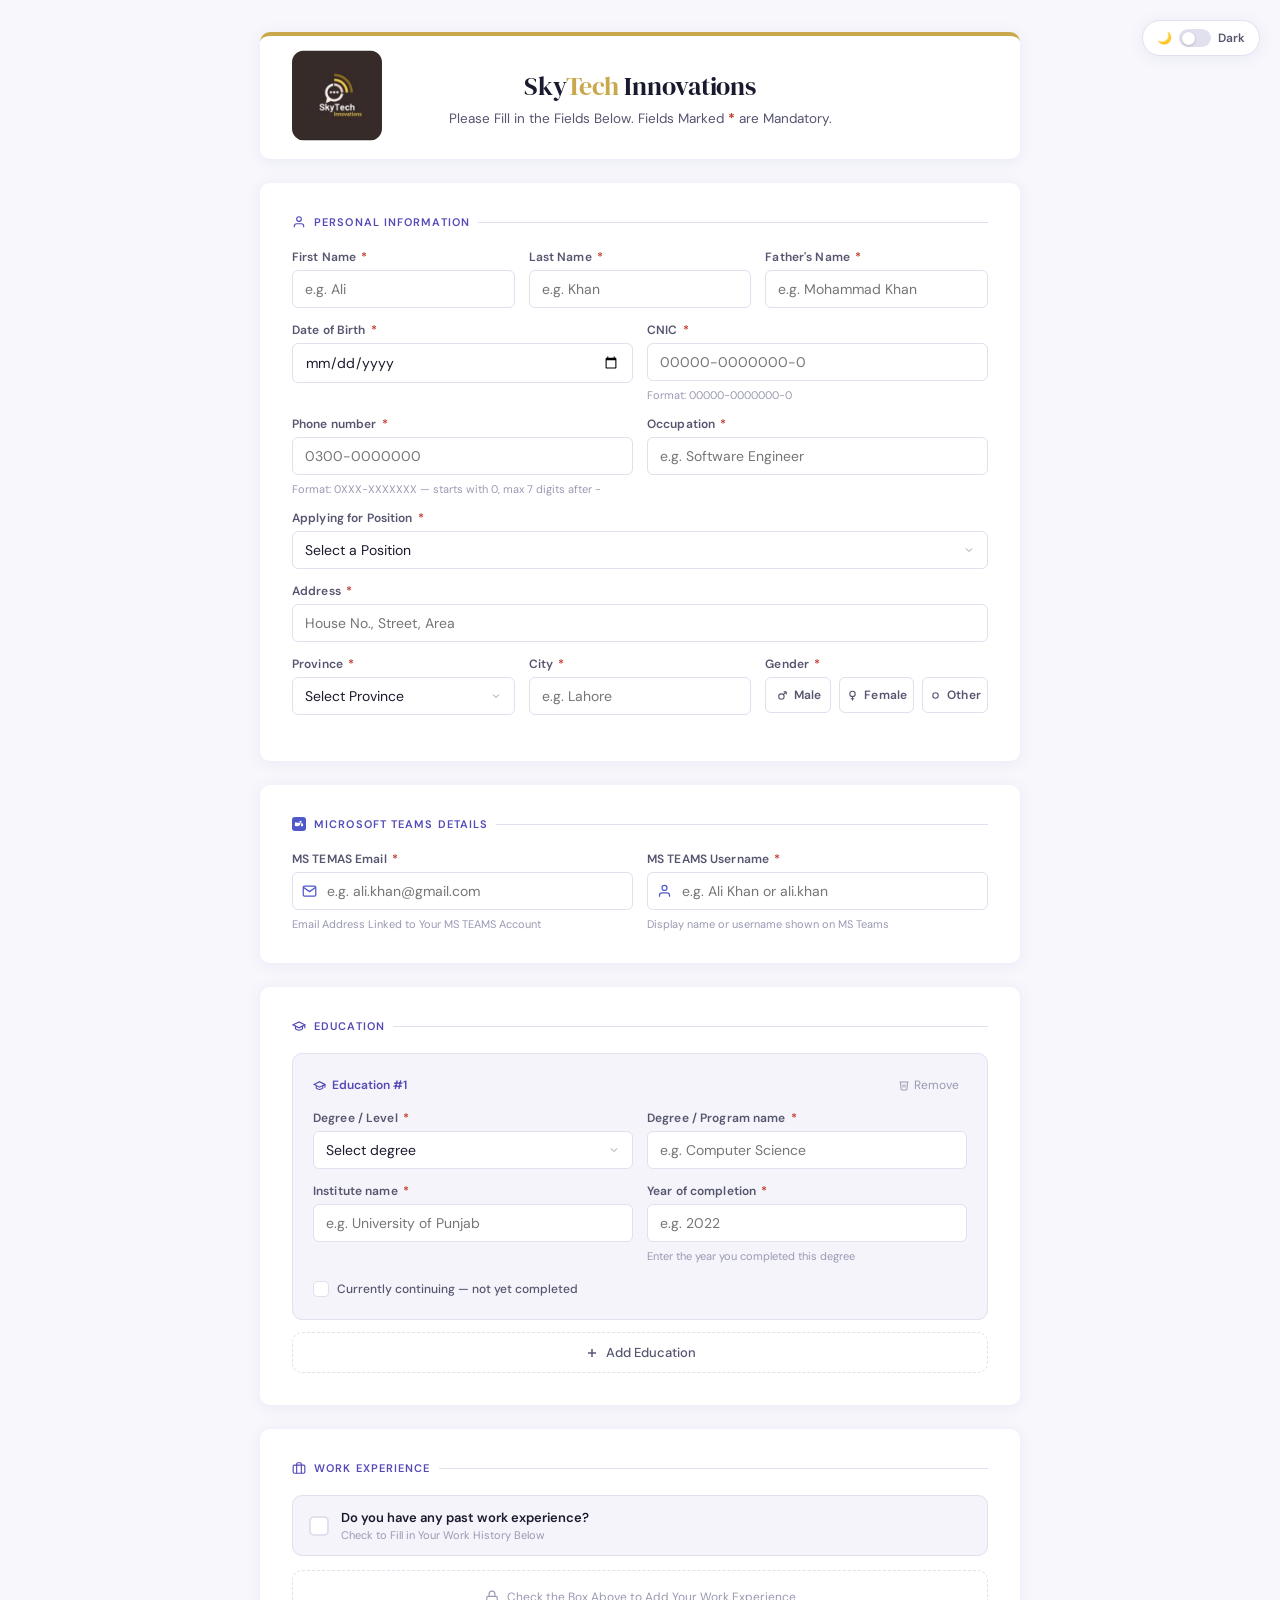
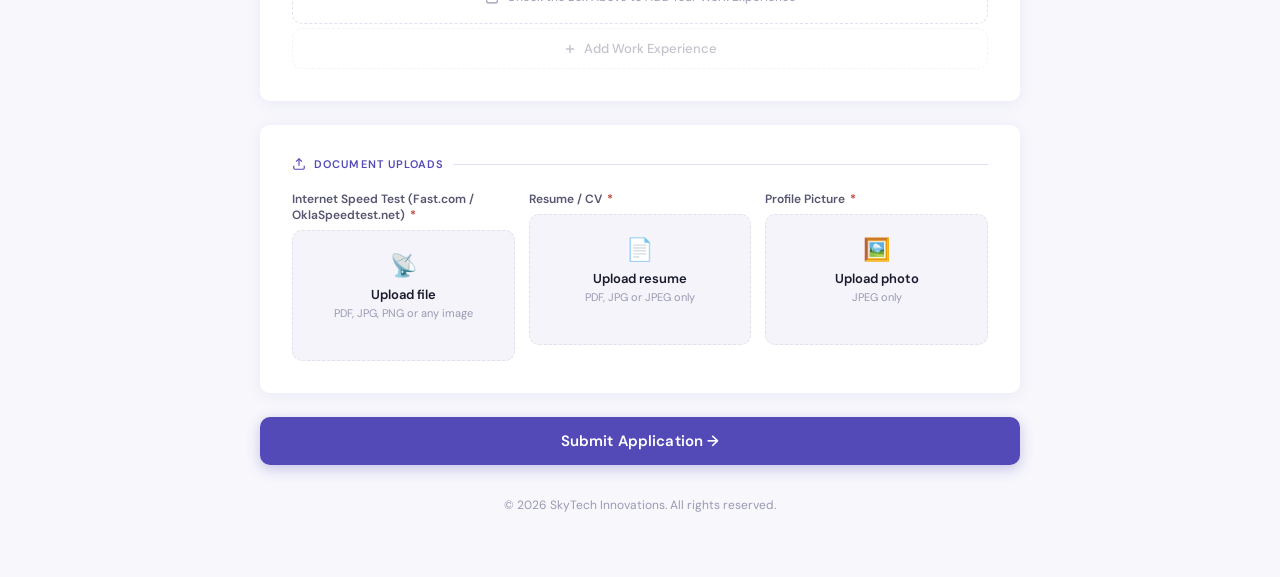
==== index.html @ 9d8a26ad "Update index.html" ====
<!DOCTYPE html>
<html lang="en">
<head>
  <meta charset="UTF-8">
  <meta name="viewport" content="width=device-width, initial-scale=1.0">
  <title>Job Application — SkyTech Innovations</title>
  <link rel="preconnect" href="https://fonts.googleapis.com">
  <link href="https://fonts.googleapis.com/css2?family=DM+Sans:wght@400;500;600&family=DM+Serif+Display&display=swap" rel="stylesheet">
  <style>
    *, *::before, *::after { box-sizing: border-box; margin: 0; padding: 0; }
    :root {
      --brand: #534AB7;
      --brand-light: rgba(83,74,183,.07);
      --brand-mid: rgba(83,74,183,.15);
      --danger: #C0392B;
      --success: #27AE60;
      --text-primary: #1a1a2e;
      --text-secondary: #555570;
      --text-muted: #9999b3;
      --border: #e0e0ef;
      --border-focus: #534AB7;
      --bg: #f7f7fc;
      --card-bg: #ffffff;
      --inner-bg: #f4f4fa;
      --radius: 10px;
      --radius-sm: 6px;
      --shadow: 0 2px 16px rgba(83,74,183,.08);
    }
    [data-theme="dark"] {
      --brand: #7B72E9;
      --brand-light: rgba(123,114,233,.12);
      --brand-mid: rgba(123,114,233,.2);
      --danger: #E05252;
      --success: #4CAF7D;
      --text-primary: #EAEAF5;
      --text-secondary: #A9A9C8;
      --text-muted: #6B6B8A;
      --border: #2E2E45;
      --border-focus: #7B72E9;
      --bg: #0F0F1A;
      --card-bg: #1A1A2E;
      --inner-bg: #141428;
      --radius: 10px;
      --radius-sm: 6px;
      --shadow: 0 2px 24px rgba(0,0,0,.4);
    }
    [data-theme="dark"] .field input,
    [data-theme="dark"] .field select {
      background: #1E1E35;
      color: var(--text-primary);
    }
    [data-theme="dark"] .field input::placeholder { color: var(--text-muted); }
    [data-theme="dark"] .company-header { border-top-color: #c9a84c; }
    [data-theme="dark"] .gender-opt.selected { background: rgba(123,114,233,.15); }
    [data-theme="dark"] .upload-zone:hover { background: var(--brand-light); }
    [data-theme="dark"] .exp-toggle.active { background: var(--brand-light); }

    /* Theme toggle button */
    .theme-toggle {
      position: fixed;
      top: 1.25rem;
      right: 1.25rem;
      z-index: 999;
      background: var(--card-bg);
      border: 1.5px solid var(--border);
      border-radius: 50px;
      padding: 8px 14px;
      display: flex;
      align-items: center;
      gap: 7px;
      cursor: pointer;
      font-size: 12px;
      font-weight: 600;
      font-family: 'DM Sans', sans-serif;
      color: var(--text-secondary);
      box-shadow: var(--shadow);
      transition: all .2s;
      user-select: none;
    }
    .theme-toggle:hover { border-color: var(--brand); color: var(--brand); }
    .theme-toggle .toggle-track {
      width: 32px; height: 18px;
      background: var(--border);
      border-radius: 20px;
      position: relative;
      transition: background .25s;
      flex-shrink: 0;
    }
    .theme-toggle .toggle-track.on { background: var(--brand); }
    .theme-toggle .toggle-thumb {
      width: 13px; height: 13px;
      background: #fff;
      border-radius: 50%;
      position: absolute;
      top: 2.5px; left: 2.5px;
      transition: transform .25s;
      box-shadow: 0 1px 3px rgba(0,0,0,.2);
    }
    .theme-toggle .toggle-track.on .toggle-thumb { transform: translateX(14px); }
    body { font-family: 'DM Sans', sans-serif; background: var(--bg); color: var(--text-primary); min-height: 100vh; padding: 2rem 1rem 4rem; }
    .page-wrap { max-width: 760px; margin: 0 auto; }
    .company-header { text-align: center; padding: 2rem; background: var(--card-bg); border-radius: var(--radius); box-shadow: var(--shadow); margin-bottom: 1.5rem; border-top: 4px solid #c9a84c; position: relative; display: flex; align-items: center; justify-content: center; min-height: 110px; }
    .company-logo { position: absolute; left: 2rem; top: 50%; transform: translateY(-50%); }
    .company-logo img { width: 90px; height: 90px; object-fit: contain; border-radius: 12px; }
    .company-center { display: flex; flex-direction: column; align-items: center; gap: 6px; } .company-name { font-family: 'DM Serif Display', serif; font-size: 26px; color: var(--text-primary); letter-spacing: -.01em; }
    .company-name span { color: #c9a84c; }
    .form-subline { font-size: 13.5px; color: var(--text-secondary); margin-top: 0; }
    .form-subline strong { color: var(--danger); }
    .form-card { background: var(--card-bg); border-radius: var(--radius); box-shadow: var(--shadow); padding: 2rem; margin-bottom: 1.5rem; }
    .section-title { font-size: 11px; font-weight: 600; text-transform: uppercase; letter-spacing: .1em; color: var(--brand); margin-bottom: 1.25rem; display: flex; align-items: center; gap: 8px; }
    .section-title::after { content: ''; flex: 1; height: 1px; background: var(--border); }
    .section-title svg { flex-shrink: 0; }
    .grid-2 { display: grid; grid-template-columns: 1fr 1fr; gap: 14px; }
    .grid-3 { display: grid; grid-template-columns: 1fr 1fr 1fr; gap: 14px; }
    .mb { margin-bottom: 14px; }
    .field { display: flex; flex-direction: column; gap: 5px; }
    .field label { font-size: 12px; font-weight: 600; color: var(--text-secondary); letter-spacing: .01em; }
    .req { color: var(--danger); margin-left: 2px; }
    .field input, .field select, .field textarea { width: 100%; padding: 9px 12px; font-size: 14px; font-family: 'DM Sans', sans-serif; border: 1.5px solid var(--border); border-radius: var(--radius-sm); background: #fff; color: var(--text-primary); outline: none; transition: border-color .15s, box-shadow .15s; appearance: none; }
    .field input:focus, .field select:focus { border-color: var(--border-focus); box-shadow: 0 0 0 3px var(--brand-mid); }
    .field input:disabled, .field select:disabled { background: var(--inner-bg); color: var(--text-muted); cursor: not-allowed; }
    .field select { background-image: url("data:image/svg+xml,%3Csvg xmlns='http://www.w3.org/2000/svg' width='12' height='12' viewBox='0 0 24 24' fill='none' stroke='%23999' stroke-width='2'%3E%3Cpath d='M6 9l6 6 6-6'/%3E%3C/svg%3E"); background-repeat: no-repeat; background-position: right 12px center; padding-right: 32px; }
    .hint { font-size: 11px; color: var(--text-muted); margin-top: 2px; }
    .gender-group { display: flex; gap: 8px; }
    .gender-opt { flex: 1; display: flex; align-items: center; justify-content: center; gap: 5px; border: 1.5px solid var(--border); border-radius: var(--radius-sm); padding: 9px 6px; cursor: pointer; font-size: 12px; font-weight: 500; color: var(--text-secondary); transition: all .15s; user-select: none; }
    .gender-opt input { display: none; }
    .gender-opt.selected { border-color: var(--brand); color: var(--brand); background: var(--brand-light); }
    .prefix-wrap { position: relative; }
    .prefix-wrap input { padding-left: 34px; }
    .prefix-icon { position: absolute; left: 10px; top: 50%; transform: translateY(-50%); pointer-events: none; display: flex; }
    .sub-card { border: 1.5px solid var(--border); border-radius: var(--radius); padding: 1.25rem; margin-bottom: 12px; background: var(--inner-bg); }
    .sub-card-header { display: flex; justify-content: space-between; align-items: center; margin-bottom: 14px; }
    .sub-card-num { font-size: 12px; font-weight: 600; color: var(--brand); display: flex; align-items: center; gap: 6px; }
    .remove-btn { background: none; border: none; cursor: pointer; font-size: 12px; font-family: 'DM Sans', sans-serif; color: var(--text-muted); padding: 3px 8px; border-radius: 4px; display: flex; align-items: center; gap: 4px; transition: color .15s, background .15s; }
    .remove-btn:hover { color: var(--danger); background: rgba(192,57,43,.06); }
    .mini-toggle { display: inline-flex; align-items: center; gap: 8px; cursor: pointer; user-select: none; margin-top: 4px; }
    .mini-cb { width: 16px; height: 16px; border: 1.5px solid var(--border); border-radius: 4px; display: flex; align-items: center; justify-content: center; flex-shrink: 0; transition: all .18s; background: #fff; }
    .mini-cb.checked { background: var(--brand); border-color: var(--brand); }
    .mini-cb svg { opacity: 0; transition: opacity .13s; }
    .mini-cb.checked svg { opacity: 1; }
    .mini-label { font-size: 12px; font-weight: 500; color: var(--text-secondary); }
    .exp-toggle { display: flex; align-items: center; gap: 12px; padding: 13px 16px; border: 1.5px solid var(--border); border-radius: var(--radius); background: var(--inner-bg); cursor: pointer; user-select: none; transition: border-color .2s, background .2s; margin-bottom: 14px; }
    .exp-toggle:hover { border-color: var(--brand); }
    .exp-toggle.active { border-color: var(--brand); background: var(--brand-light); }
    .big-cb { width: 20px; height: 20px; border: 2px solid var(--border); border-radius: 5px; display: flex; align-items: center; justify-content: center; flex-shrink: 0; transition: all .2s; background: #fff; }
    .big-cb.checked { background: var(--brand); border-color: var(--brand); }
    .big-cb svg { opacity: 0; transition: opacity .15s; }
    .big-cb.checked svg { opacity: 1; }
    .toggle-text { display: flex; flex-direction: column; gap: 2px; }
    .toggle-main { font-size: 13px; font-weight: 600; color: var(--text-primary); }
    .toggle-sub { font-size: 11px; color: var(--text-muted); }
    .exp-body { transition: opacity .25s; }
    .exp-body.disabled { opacity: .35; pointer-events: none; }
    .locked-note { display: flex; align-items: center; justify-content: center; gap: 8px; font-size: 12px; color: var(--text-muted); border: 1.5px dashed var(--border); border-radius: var(--radius); padding: 18px; margin-bottom: 4px; }
    .locked-note.hidden { display: none; }
    .add-btn { display: flex; align-items: center; gap: 7px; background: none; border: 1.5px dashed var(--border); border-radius: var(--radius); padding: 11px 16px; font-size: 13px; font-weight: 500; font-family: 'DM Sans', sans-serif; color: var(--text-secondary); cursor: pointer; width: 100%; justify-content: center; transition: all .15s; margin-top: 4px; }
    .add-btn:hover { border-color: var(--brand); color: var(--brand); background: var(--brand-light); }
    .upload-grid { display: grid; grid-template-columns: 1fr 1fr 1fr; gap: 14px; }
    .upload-subhead { font-size: 12px; font-weight: 600; color: var(--text-secondary); margin-bottom: 7px; }
    .upload-zone { border: 1.5px dashed var(--border); border-radius: var(--radius); padding: 1.25rem; text-align: center; cursor: pointer; transition: all .15s; background: var(--inner-bg); position: relative; overflow: hidden; }
    .upload-zone:hover { border-color: var(--brand); background: var(--brand-light); }
    .upload-zone input[type=file] { position: absolute; inset: 0; opacity: 0; cursor: pointer; width: 100%; height: 100%; }
    .upload-icon { font-size: 22px; margin-bottom: 6px; }
    .upload-label { font-size: 13px; font-weight: 600; color: var(--text-primary); }
    .upload-hint { font-size: 11px; color: var(--text-muted); margin-top: 3px; }
    .upload-fname { font-size: 11px; color: var(--success); margin-top: 6px; font-weight: 500; min-height: 14px; }
    .submit-wrap { margin-top: 1.5rem; }
    .submit-btn { width: 100%; padding: 14px; font-size: 15px; font-weight: 600; font-family: 'DM Sans', sans-serif; background: var(--brand); color: #fff; border: none; border-radius: var(--radius); cursor: pointer; transition: background .15s, transform .1s, box-shadow .15s; box-shadow: 0 4px 14px rgba(83,74,183,.3); letter-spacing: .01em; }
    .submit-btn:hover { background: #3d35a0; box-shadow: 0 6px 20px rgba(83,74,183,.4); }
    .submit-btn:active { transform: scale(.99); }
    .success-banner { display: none; background: #eafaf1; border: 1.5px solid #27AE60; border-radius: var(--radius); padding: 1.25rem 1.5rem; text-align: center; margin-top: 1rem; font-size: 14px; font-weight: 500; color: #1e8449; }
    .footer { text-align: center; font-size: 12px; color: var(--text-muted); margin-top: 2rem; }
    @media (max-width: 600px) { .grid-2, .grid-3, .upload-grid { grid-template-columns: 1fr; } .gender-group { flex-direction: column; } .form-card { padding: 1.25rem; } }
  </style>
</head>
<body>
<button class="theme-toggle" onclick="toggleTheme()" id="theme-btn">
    <span id="theme-icon">🌙</span>
    <div class="toggle-track" id="toggle-track">
      <div class="toggle-thumb"></div>
    </div>
    <span id="theme-label">Dark</span>
  </button>
  <div class="page-wrap">

  <div class="company-header">
    <div class="company-logo">
      <img src="[data-uri]" alt="SkyTech Innovations Logo">
    </div>
    <div class="company-center">
      <div class="company-name">Sky<span>Tech</span> Innovations</div>
      <div class="form-subline">Please Fill in the Fields Below. Fields Marked <strong>*</strong> are Mandatory.</div>
    </div>
  </div>

  <form name="job-application" method="POST" enctype="multipart/form-data" data-netlify="true" data-netlify-honeypot="bot-field" onsubmit="handleSubmit(event)">
    <input type="hidden" name="form-name" value="job-application">
    <p style="display:none"><label>Don't fill this out: <input name="bot-field"></label></p>

    <div class="form-card">
      <div class="section-title">
        <svg width="14" height="14" viewBox="0 0 24 24" fill="none" stroke="currentColor" stroke-width="2"><path d="M20 21v-2a4 4 0 0 0-4-4H8a4 4 0 0 0-4 4v2"/><circle cx="12" cy="7" r="4"/></svg>
        Personal Information
      </div>
      <div class="grid-3 mb">
        <div class="field"><label>First Name <span class="req">*</span></label><input type="text" name="first_name" placeholder="e.g. Ali" required></div>
        <div class="field"><label>Last Name <span class="req">*</span></label><input type="text" name="last_name" placeholder="e.g. Khan" required></div>
        <div class="field"><label>Father's Name <span class="req">*</span></label><input type="text" name="father_name" placeholder="e.g. Mohammad Khan" required></div>
      </div>
      <div class="grid-2 mb">
        <div class="field"><label>Date of Birth <span class="req">*</span></label><input type="date" name="dob" required></div>
        <div class="field">
          <label>CNIC <span class="req">*</span></label>
          <input type="text" name="cnic" id="cnic" placeholder="00000-0000000-0" maxlength="15" required>
          <span class="hint">Format: 00000-0000000-0</span>
        </div>
      </div>
      <div class="grid-2 mb">
       <div class="field"><label>Phone number <span class="req">*</span></label><input type="tel" name="phone" id="phone" placeholder="0300-0000000" maxlength="12" required><span class="hint">Format: 0XXX-XXXXXXX — starts with 0, max 7 digits after -</span><span id="phone-err" style="font-size:11px;color:#C0392B;margin-top:2px;display:none;">Please enter a valid number e.g. 0300-1234567</span></div>
        <div class="field"><label>Occupation <span class="req">*</span></label><input type="text" name="occupation" placeholder="e.g. Software Engineer" required></div>
      </div>
      <div class="field mb">
        <label>Applying for Position <span class="req">*</span></label>
        <select name="applying_for" required>
          <option value="" disabled selected>Select a Position</option>
          <option value="Customer Service Representative (Non-Voice — Avatar Based)">Customer Service Representative (Non-Voice — Avatar Based)</option>
          <option value="V2 Closer (Non-Voice — Avatar Based)">V2 Closer (Non-Voice — Avatar Based)</option>
          <option value="Closer (Voice)">Closer (Voice)</option>
        </select>
      </div>
      <div class="field mb">
        <label>Address <span class="req">*</span></label>
        <input type="text" name="address" placeholder="House No., Street, Area" required>
      </div>
      <div class="grid-3 mb">
        <div class="field">
          <label>Province <span class="req">*</span></label>
          <select name="province" required>
            <option value="" disabled selected>Select Province</option>
            <option>Punjab</option><option>Sindh</option><option>Khyber Pakhtunkhwa</option>
            <option>Balochistan</option><option>Gilgit-Baltistan</option>
            <option>Azad Kashmir</option><option>Islamabad Capital Territory</option>
          </select>
        </div>
        <div class="field"><label>City <span class="req">*</span></label><input type="text" name="city" placeholder="e.g. Lahore" required></div>
        <div class="field">
          <label>Gender <span class="req">*</span></label>
          <div class="gender-group">
            <label class="gender-opt" id="g-male" onclick="selectGender('male')"><input type="radio" name="gender" value="Male" required><svg width="13" height="13" viewBox="0 0 24 24" fill="none" stroke="currentColor" stroke-width="2"><circle cx="10" cy="14" r="5"/><path d="M19 5l-5.5 5.5M19 5h-5M19 5v5"/></svg> Male</label>
            <label class="gender-opt" id="g-female" onclick="selectGender('female')"><input type="radio" name="gender" value="Female"><svg width="13" height="13" viewBox="0 0 24 24" fill="none" stroke="currentColor" stroke-width="2"><circle cx="12" cy="9" r="5"/><path d="M12 14v7M9 18h6"/></svg> Female</label>
            <label class="gender-opt" id="g-other" onclick="selectGender('other')"><input type="radio" name="gender" value="Other"><svg width="13" height="13" viewBox="0 0 24 24" fill="none" stroke="currentColor" stroke-width="2"><circle cx="12" cy="12" r="5"/></svg> Other</label>
          </div>
        </div>
      </div>
    </div>

    <div class="form-card">
      <div class="section-title">
        <svg width="14" height="14" viewBox="0 0 24 24" fill="#5059C9"><rect width="24" height="24" rx="5"/><path d="M16.5 8.25a1.875 1.875 0 1 1-3.75 0 1.875 1.875 0 0 1 3.75 0zM7.875 10.5a1.5 1.5 0 1 1-3 0 1.5 1.5 0 0 1 3 0zM14.625 10.5c0 1.45-.585 2.76-1.53 3.712A5.25 5.25 0 0 1 9.375 15.75H7a2.25 2.25 0 0 1-2.25-2.25v-.75a3 3 0 0 1 3-3h4.5a2.625 2.625 0 0 1 2.625 2.625v-.375zm.75.375h1.5a2.25 2.25 0 0 1 2.25 2.25V14.25a1.5 1.5 0 0 1-1.5 1.5H15.19A6 6 0 0 0 15.75 13v-1.875z" fill="white"/></svg>
        Microsoft TEAMS Details
      </div>
      <div class="grid-2">
        <div class="field">
          <label>MS TEMAS Email <span class="req">*</span></label>
          <div class="prefix-wrap">
            <div class="prefix-icon"><svg width="15" height="15" viewBox="0 0 24 24" fill="none" stroke="#5059C9" stroke-width="2"><path d="M4 4h16c1.1 0 2 .9 2 2v12c0 1.1-.9 2-2 2H4c-1.1 0-2-.9-2-2V6c0-1.1.9-2 2-2z"/><polyline points="22,6 12,13 2,6"/></svg></div>
            <input type="email" name="teams_email" placeholder="e.g. ali.khan@gmail.com" required>
          </div>
          <span class="hint">Email Address Linked to Your MS TEAMS Account</span>
        </div>
        <div class="field">
          <label>MS TEAMS Username <span class="req">*</span></label>
          <div class="prefix-wrap">
            <div class="prefix-icon"><svg width="15" height="15" viewBox="0 0 24 24" fill="none" stroke="#5059C9" stroke-width="2"><path d="M20 21v-2a4 4 0 0 0-4-4H8a4 4 0 0 0-4 4v2"/><circle cx="12" cy="7" r="4"/></svg></div>
            <input type="text" name="teams_username" placeholder="e.g. Ali Khan or ali.khan" required>
          </div>
          <span class="hint">Display name or username shown on MS Teams</span>
        </div>
      </div>
    </div>

    <div class="form-card">
      <div class="section-title">
        <svg width="14" height="14" viewBox="0 0 24 24" fill="none" stroke="currentColor" stroke-width="2"><path d="M22 10v6M2 10l10-5 10 5-10 5z"/><path d="M6 12v5c3 3 9 3 12 0v-5"/></svg>
        Education
      </div>
      <div id="edu-list"></div>
      <button type="button" class="add-btn" onclick="addEdu()">
        <svg width="14" height="14" viewBox="0 0 24 24" fill="none" stroke="currentColor" stroke-width="2.5"><line x1="12" y1="5" x2="12" y2="19"/><line x1="5" y1="12" x2="19" y2="12"/></svg>
        Add Education
      </button>
    </div>

    <div class="form-card">
      <div class="section-title">
        <svg width="14" height="14" viewBox="0 0 24 24" fill="none" stroke="currentColor" stroke-width="2"><rect x="2" y="7" width="20" height="14" rx="2"/><path d="M16 21V5a2 2 0 0 0-2-2h-4a2 2 0 0 0-2 2v16"/></svg>
        Work experience
      </div>
      <div class="exp-toggle" id="exp-toggle" onclick="toggleExp()">
        <div class="big-cb" id="exp-cb"><svg width="12" height="12" viewBox="0 0 24 24" fill="none" stroke="#fff" stroke-width="3"><polyline points="20 6 9 17 4 12"/></svg></div>
        <div class="toggle-text">
          <span class="toggle-main">Do you have any past work experience?</span>
          <span class="toggle-sub" id="toggle-sub">Check to Fill in Your Work History Below</span>
        </div>
      </div>
      <div class="locked-note" id="exp-locked">
        <svg width="14" height="14" viewBox="0 0 24 24" fill="none" stroke="currentColor" stroke-width="2"><rect x="3" y="11" width="18" height="11" rx="2"/><path d="M7 11V7a5 5 0 0 1 10 0v4"/></svg>
        Check the Box Above to Add Your Work Experience
      </div>
      <div class="exp-body disabled" id="exp-body">
        <div id="exp-list"></div>
        <button type="button" class="add-btn" onclick="addExp()">
          <svg width="14" height="14" viewBox="0 0 24 24" fill="none" stroke="currentColor" stroke-width="2.5"><line x1="12" y1="5" x2="12" y2="19"/><line x1="5" y1="12" x2="19" y2="12"/></svg>
          Add Work Experience
        </button>
      </div>
    </div>

    <div class="form-card">
      <div class="section-title">
        <svg width="14" height="14" viewBox="0 0 24 24" fill="none" stroke="currentColor" stroke-width="2"><path d="M21 15v4a2 2 0 0 1-2 2H5a2 2 0 0 1-2-2v-4"/><polyline points="17 8 12 3 7 8"/><line x1="12" y1="3" x2="12" y2="15"/></svg>
        Document Uploads
      </div>
      <div class="upload-grid">
        <div>
          <div class="upload-subhead">Internet Speed Test (Fast.com / OklaSpeedtest.net) <span class="req">*</span></div>
          <div class="upload-zone"><input type="file" name="speed_test" accept=".pdf,.jpg,.jpeg,.png,.gif,.bmp,.webp,.tiff,.heic" onchange="showFile(this,'f-speed')" required><div class="upload-icon">📡</div><div class="upload-label">Upload file</div><div class="upload-hint">PDF, JPG, PNG or any image</div><div class="upload-fname" id="f-speed"></div></div>
        </div>
        <div>
          <div class="upload-subhead">Resume / CV <span class="req">*</span></div>
          <div class="upload-zone"><input type="file" name="resume" accept=".pdf,.jpg,.jpeg,.png" onchange="showFile(this,'f-resume')" required><div class="upload-icon">📄</div><div class="upload-label">Upload resume</div><div class="upload-hint">PDF, JPG or JPEG only</div><div class="upload-fname" id="f-resume"></div></div>
        </div>
        <div>
          <div class="upload-subhead">Profile Picture <span class="req">*</span></div>
          <div class="upload-zone"><input type="file" name="profile_photo" accept=".jpg,.jpeg" onchange="showFile(this,'f-photo')" required><div class="upload-icon">🖼️</div><div class="upload-label">Upload photo</div><div class="upload-hint">JPEG only</div><div class="upload-fname" id="f-photo"></div></div>
        </div>
      </div>
    </div>

    <div class="submit-wrap">
      <button type="submit" class="submit-btn">Submit Application →</button>
      <div class="success-banner" id="success-banner">✅ Your Application Has Been Submitted Successfully! We'll be in Touch Soon.</div>
    </div>
  </form>

  <div class="footer">© 2026 SkyTech Innovations. All rights reserved.</div>
</div>

<script>
  document.getElementById('cnic').addEventListener('input', function () {
    let v = this.value.replace(/\D/g, '');
    let out = '';
    if (v.length > 0) out += v.slice(0, 5);
    if (v.length > 5) out += '-' + v.slice(5, 12);
    if (v.length > 12) out += '-' + v.slice(12, 13);
    this.value = out;
  });
  function selectGender(val) {
    ['male','female','other'].forEach(g => document.getElementById('g-'+g).classList.remove('selected'));
    document.getElementById('g-'+val).classList.add('selected');
  }
  let eduCount = 0;
  function addEdu() {
    eduCount++;
    const id = 'edu-' + eduCount, n = eduCount;
    document.getElementById('edu-list').insertAdjacentHTML('beforeend', `
    <div class="sub-card" id="${id}">
      <div class="sub-card-header">
        <span class="sub-card-num"><svg width="13" height="13" viewBox="0 0 24 24" fill="none" stroke="currentColor" stroke-width="2"><path d="M22 10v6M2 10l10-5 10 5-10 5z"/><path d="M6 12v5c3 3 9 3 12 0v-5"/></svg> Education #${n}</span>
        <button type="button" class="remove-btn" onclick="removeCard('${id}','edu')"><svg width="12" height="12" viewBox="0 0 24 24" fill="none" stroke="currentColor" stroke-width="2"><polyline points="3 6 5 6 21 6"/><path d="M19 6l-1 14a2 2 0 0 1-2 2H8a2 2 0 0 1-2-2L5 6"/><path d="M10 11v6M14 11v6"/></svg> Remove</button>
      </div>
      <div class="grid-2 mb">
        <div class="field"><label>Degree / Level <span class="req">*</span></label><select name="edu_degree_${n}"><option value="" disabled selected>Select degree</option><option>Matric (SSC)</option><option>Intermediate (HSSC)</option><option>Bachelors</option><option>Masters</option><option>MPhil</option><option>PhD</option><option>Diploma / Certificate</option><option>Other</option></select></div>
        <div class="field"><label>Degree / Program name <span class="req">*</span></label><input type="text" name="edu_program_${n}" placeholder="e.g. Computer Science"></div>
      </div>
      <div class="grid-2 mb">
        <div class="field"><label>Institute name <span class="req">*</span></label><input type="text" name="edu_institute_${n}" placeholder="e.g. University of Punjab"></div>
        <div class="field"><label>Year of completion <span class="req">*</span></label><input type="number" name="edu_year_${n}" id="yr-${id}" min="1970" max="2035" placeholder="e.g. 2022"><span class="hint" id="yr-hint-${id}">Enter the year you completed this degree</span></div>
      </div>
      <label class="mini-toggle" onclick="toggleContinuing('${id}')">
        <div class="mini-cb" id="cb-${id}"><svg width="10" height="10" viewBox="0 0 24 24" fill="none" stroke="#fff" stroke-width="3"><polyline points="20 6 9 17 4 12"/></svg></div>
        <span class="mini-label">Currently continuing — not yet completed</span>
      </label>
    </div>`);
  }
  function toggleContinuing(id) {
    const cb = document.getElementById('cb-'+id), yr = document.getElementById('yr-'+id), hint = document.getElementById('yr-hint-'+id);
    const on = !cb.classList.contains('checked');
    cb.classList.toggle('checked', on);
    yr.disabled = on; yr.value = on ? '' : yr.value;
    yr.placeholder = on ? 'In progress…' : 'e.g. 2022';
    hint.textContent = on ? 'Year not required — currently enrolled' : 'Enter the year you completed this degree';
    hint.style.color = on ? 'var(--brand)' : '';
  }
  let expEnabled = false, expCount = 0;
  function toggleExp() {
    expEnabled = !expEnabled;
    document.getElementById('exp-cb').classList.toggle('checked', expEnabled);
    document.getElementById('exp-toggle').classList.toggle('active', expEnabled);
    document.getElementById('exp-body').classList.toggle('disabled', !expEnabled);
    const locked = document.getElementById('exp-locked'), sub = document.getElementById('toggle-sub');
    if (expEnabled) { locked.classList.add('hidden'); sub.textContent = 'Work experience section is now enabled'; if (expCount === 0) addExp(); }
    else { locked.classList.remove('hidden'); sub.textContent = 'Check to fill in your work history below'; }
  }
  function addExp() {
    expCount++;
    const id = 'exp-'+expCount, n = expCount;
    document.getElementById('exp-list').insertAdjacentHTML('beforeend', `
    <div class="sub-card" id="${id}">
      <div class="sub-card-header">
        <span class="sub-card-num"><svg width="13" height="13" viewBox="0 0 24 24" fill="none" stroke="currentColor" stroke-width="2"><rect x="2" y="7" width="20" height="14" rx="2"/><path d="M16 21V5a2 2 0 0 0-2-2h-4a2 2 0 0 0-2 2v16"/></svg> Experience #${n}</span>
        <button type="button" class="remove-btn" onclick="removeCard('${id}','exp')"><svg width="12" height="12" viewBox="0 0 24 24" fill="none" stroke="currentColor" stroke-width="2"><polyline points="3 6 5 6 21 6"/><path d="M19 6l-1 14a2 2 0 0 1-2 2H8a2 2 0 0 1-2-2L5 6"/><path d="M10 11v6M14 11v6"/></svg> Remove</button>
      </div>
      <div class="grid-2 mb">
        <div class="field"><label>Employer name <span class="req">*</span></label><input type="text" name="exp_employer_${n}" placeholder="e.g. ABC Technologies"></div>
        <div class="field"><label>Position / Title <span class="req">*</span></label><input type="text" name="exp_position_${n}" placeholder="e.g. Senior Developer"></div>
      </div>
      <div class="grid-2 mb">
        <div class="field"><label>Start date <span class="req">*</span></label><input type="date" name="exp_start_${n}"></div>
        <div class="field"><label>End date <span style="font-weight:400;color:var(--text-muted)">(leave blank if current)</span></label><input type="date" name="exp_end_${n}"></div>
      </div>
      <div class="field"><label>Reason for leaving</label><input type="text" name="exp_reason_${n}" placeholder="e.g. Career growth, contract ended…"></div>
    </div>`);
  }
  function removeCard(id, type) {
    const el = document.getElementById(id); if (el) el.remove();
    if (type === 'edu') eduCount = document.querySelectorAll('[id^="edu-"]').length;
    else expCount = document.querySelectorAll('[id^="exp-"]').length;
  }
  function showFile(input, targetId) {
    const el = document.getElementById(targetId);
    if (input.files && input.files[0]) el.textContent = '✓ ' + input.files[0].name;
  }
  function handleSubmit(e) {
    e.preventDefault();
    // Validate name fields
    const nameFields = ['first_name','last_name','father_name'];
    for (const name of nameFields) {
      const el = document.querySelector('input[name="' + name + '"]');
      if (el && !isValidName(el.value)) {
        el.style.borderColor = '#C0392B';
        el.style.boxShadow = '0 0 0 3px rgba(192,57,43,.12)';
        el.focus();
        el.scrollIntoView({ behavior: 'smooth', block: 'center' });
        return;
      }
    }
    // Validate phone
    const phone = document.querySelector('input[name="phone"]');
    if (phone && phone.value.replace(/\D/g,'').length !== 11) {
      phone.style.borderColor = '#C0392B';
      phone.style.boxShadow = '0 0 0 3px rgba(192,57,43,.12)';
      phone.focus();
      phone.scrollIntoView({ behavior: 'smooth', block: 'center' });
      return;
    }
    fetch('/', { method: 'POST', body: new FormData(e.target) })
    .then(() => { document.getElementById('success-banner').style.display = 'block'; e.target.reset(); window.scrollTo({ top: 0, behavior: 'smooth' }); })
    .catch(() => alert('Something went wrong. Please try again.'));
  }
  /* ── Theme toggle ── */
  function toggleTheme() {
    const html = document.documentElement;
    const track = document.getElementById('toggle-track');
    const icon = document.getElementById('theme-icon');
    const label = document.getElementById('theme-label');
    const isDark = html.getAttribute('data-theme') === 'dark';
    if (isDark) {
      html.removeAttribute('data-theme');
      track.classList.remove('on');
      icon.textContent = '🌙';
      label.textContent = 'Dark';
      localStorage.setItem('theme', 'light');
    } else {
      html.setAttribute('data-theme', 'dark');
      track.classList.add('on');
      icon.textContent = '☀️';
      label.textContent = 'Light';
      localStorage.setItem('theme', 'dark');
    }
  }

  // Load saved theme
  (function() {
    const saved = localStorage.getItem('theme');
    if (saved === 'dark') {
      document.documentElement.setAttribute('data-theme', 'dark');
      const track = document.getElementById('toggle-track');
      const icon = document.getElementById('theme-icon');
      const label = document.getElementById('theme-label');
      if (track) track.classList.add('on');
      if (icon) icon.textContent = '☀️';
      if (label) label.textContent = 'Light';
    }
  })();

  addEdu();
</script>
</body>
</html>
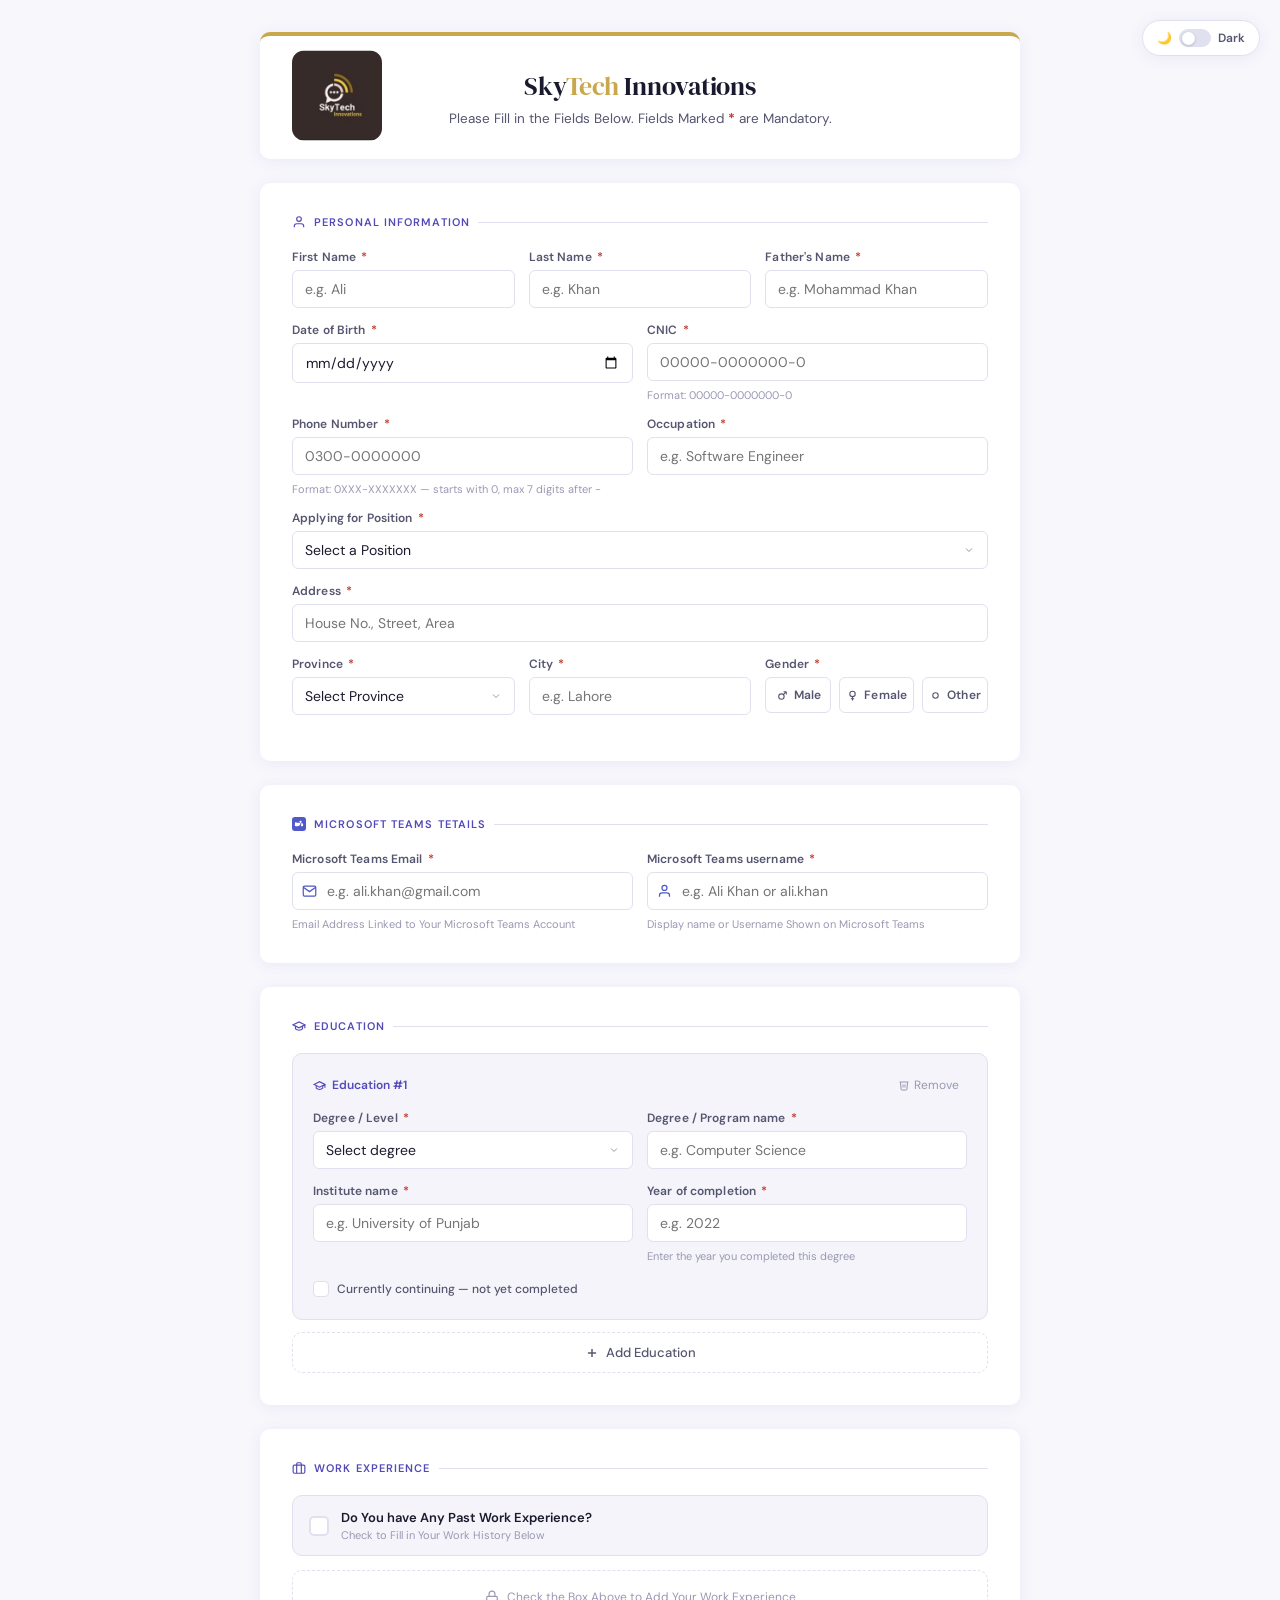
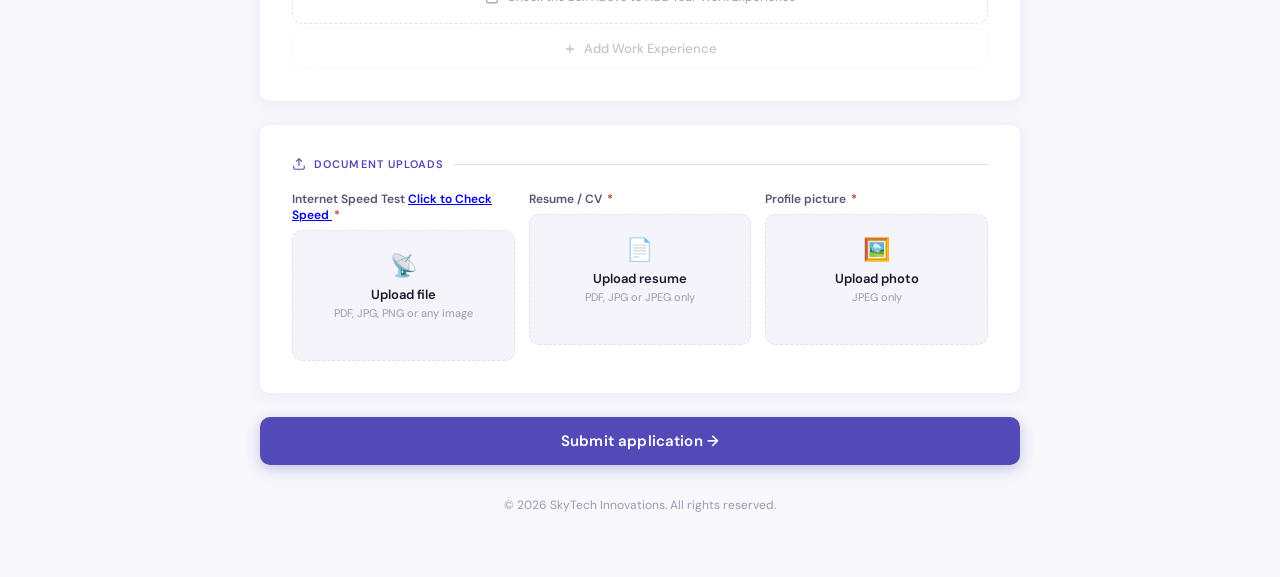
==== commit 235ac443: "Update index.html" ====
--- a/index.html
+++ b/index.html
@@ -195,7 +195,7 @@
 
   <form name="job-application" method="POST" enctype="multipart/form-data" data-netlify="true" data-netlify-honeypot="bot-field" onsubmit="handleSubmit(event)">
     <input type="hidden" name="form-name" value="job-application">
-    <p style="display:none"><label>Don't fill this out: <input name="bot-field"></label></p>
+    <p style="display:none"><label>Don't Fill This Out: <input name="bot-field"></label></p>
 
     <div class="form-card">
       <div class="section-title">
@@ -216,7 +216,7 @@
         </div>
       </div>
       <div class="grid-2 mb">
-       <div class="field"><label>Phone number <span class="req">*</span></label><input type="tel" name="phone" id="phone" placeholder="0300-0000000" maxlength="12" required><span class="hint">Format: 0XXX-XXXXXXX — starts with 0, max 7 digits after -</span><span id="phone-err" style="font-size:11px;color:#C0392B;margin-top:2px;display:none;">Please enter a valid number e.g. 0300-1234567</span></div>
+        <div class="field"><label>Phone Number <span class="req">*</span></label><input type="tel" name="phone" id="phone" placeholder="0300-0000000" maxlength="12" required><span class="hint">Format: 0XXX-XXXXXXX — starts with 0, max 7 digits after -</span><span id="phone-err" style="font-size:11px;color:#C0392B;margin-top:2px;display:none;">Please enter a valid number e.g. 0300-1234567</span></div>
         <div class="field"><label>Occupation <span class="req">*</span></label><input type="text" name="occupation" placeholder="e.g. Software Engineer" required></div>
       </div>
       <div class="field mb">
@@ -257,24 +257,24 @@
     <div class="form-card">
       <div class="section-title">
         <svg width="14" height="14" viewBox="0 0 24 24" fill="#5059C9"><rect width="24" height="24" rx="5"/><path d="M16.5 8.25a1.875 1.875 0 1 1-3.75 0 1.875 1.875 0 0 1 3.75 0zM7.875 10.5a1.5 1.5 0 1 1-3 0 1.5 1.5 0 0 1 3 0zM14.625 10.5c0 1.45-.585 2.76-1.53 3.712A5.25 5.25 0 0 1 9.375 15.75H7a2.25 2.25 0 0 1-2.25-2.25v-.75a3 3 0 0 1 3-3h4.5a2.625 2.625 0 0 1 2.625 2.625v-.375zm.75.375h1.5a2.25 2.25 0 0 1 2.25 2.25V14.25a1.5 1.5 0 0 1-1.5 1.5H15.19A6 6 0 0 0 15.75 13v-1.875z" fill="white"/></svg>
-        Microsoft TEAMS Details
+        Microsoft TEAMS Tetails
       </div>
       <div class="grid-2">
         <div class="field">
-          <label>MS TEMAS Email <span class="req">*</span></label>
+          <label>Microsoft Teams Email <span class="req">*</span></label>
           <div class="prefix-wrap">
             <div class="prefix-icon"><svg width="15" height="15" viewBox="0 0 24 24" fill="none" stroke="#5059C9" stroke-width="2"><path d="M4 4h16c1.1 0 2 .9 2 2v12c0 1.1-.9 2-2 2H4c-1.1 0-2-.9-2-2V6c0-1.1.9-2 2-2z"/><polyline points="22,6 12,13 2,6"/></svg></div>
             <input type="email" name="teams_email" placeholder="e.g. ali.khan@gmail.com" required>
           </div>
-          <span class="hint">Email Address Linked to Your MS TEAMS Account</span>
+          <span class="hint">Email Address Linked to Your Microsoft Teams Account</span>
         </div>
         <div class="field">
-          <label>MS TEAMS Username <span class="req">*</span></label>
+          <label>Microsoft Teams username <span class="req">*</span></label>
           <div class="prefix-wrap">
             <div class="prefix-icon"><svg width="15" height="15" viewBox="0 0 24 24" fill="none" stroke="#5059C9" stroke-width="2"><path d="M20 21v-2a4 4 0 0 0-4-4H8a4 4 0 0 0-4 4v2"/><circle cx="12" cy="7" r="4"/></svg></div>
             <input type="text" name="teams_username" placeholder="e.g. Ali Khan or ali.khan" required>
           </div>
-          <span class="hint">Display name or username shown on MS Teams</span>
+          <span class="hint">Display name or Username Shown on Microsoft Teams</span>
         </div>
       </div>
     </div>
@@ -294,12 +294,12 @@
     <div class="form-card">
       <div class="section-title">
         <svg width="14" height="14" viewBox="0 0 24 24" fill="none" stroke="currentColor" stroke-width="2"><rect x="2" y="7" width="20" height="14" rx="2"/><path d="M16 21V5a2 2 0 0 0-2-2h-4a2 2 0 0 0-2 2v16"/></svg>
-        Work experience
+        Work Experience
       </div>
       <div class="exp-toggle" id="exp-toggle" onclick="toggleExp()">
         <div class="big-cb" id="exp-cb"><svg width="12" height="12" viewBox="0 0 24 24" fill="none" stroke="#fff" stroke-width="3"><polyline points="20 6 9 17 4 12"/></svg></div>
         <div class="toggle-text">
-          <span class="toggle-main">Do you have any past work experience?</span>
+          <span class="toggle-main">Do You have Any Past Work Experience?</span>
           <span class="toggle-sub" id="toggle-sub">Check to Fill in Your Work History Below</span>
         </div>
       </div>
@@ -323,7 +323,7 @@
       </div>
       <div class="upload-grid">
         <div>
-          <div class="upload-subhead">Internet Speed Test (Fast.com / OklaSpeedtest.net) <span class="req">*</span></div>
+          <div class="upload-subhead">Internet Speed Test <a href="https://fast.com/"> Click to Check Speed </a> <span class="req">*</span></div>
           <div class="upload-zone"><input type="file" name="speed_test" accept=".pdf,.jpg,.jpeg,.png,.gif,.bmp,.webp,.tiff,.heic" onchange="showFile(this,'f-speed')" required><div class="upload-icon">📡</div><div class="upload-label">Upload file</div><div class="upload-hint">PDF, JPG, PNG or any image</div><div class="upload-fname" id="f-speed"></div></div>
         </div>
         <div>
@@ -331,15 +331,15 @@
           <div class="upload-zone"><input type="file" name="resume" accept=".pdf,.jpg,.jpeg,.png" onchange="showFile(this,'f-resume')" required><div class="upload-icon">📄</div><div class="upload-label">Upload resume</div><div class="upload-hint">PDF, JPG or JPEG only</div><div class="upload-fname" id="f-resume"></div></div>
         </div>
         <div>
-          <div class="upload-subhead">Profile Picture <span class="req">*</span></div>
+          <div class="upload-subhead">Profile picture <span class="req">*</span></div>
           <div class="upload-zone"><input type="file" name="profile_photo" accept=".jpg,.jpeg" onchange="showFile(this,'f-photo')" required><div class="upload-icon">🖼️</div><div class="upload-label">Upload photo</div><div class="upload-hint">JPEG only</div><div class="upload-fname" id="f-photo"></div></div>
         </div>
       </div>
     </div>
 
     <div class="submit-wrap">
-      <button type="submit" class="submit-btn">Submit Application →</button>
-      <div class="success-banner" id="success-banner">✅ Your Application Has Been Submitted Successfully! We'll be in Touch Soon.</div>
+      <button type="submit" class="submit-btn">Submit application →</button>
+      <div class="success-banner" id="success-banner">✅ Your application has been submitted successfully! We'll be in touch soon.</div>
     </div>
   </form>
 
@@ -347,6 +347,92 @@
 </div>
 
 <script>
+  /* ── Phone: must start with 0, auto-hyphen after 4 digits, max 7 after hyphen ── */
+  (function() {
+    const ph = document.getElementById('phone');
+    if (!ph) return;
+
+    ph.addEventListener('keydown', function(e) {
+      // Allow: backspace(8), delete(46), tab(9), escape(27), arrows(37-40), home(36), end(35)
+      const allowed = [8, 9, 27, 35, 36, 37, 38, 39, 40, 46];
+      if (allowed.includes(e.keyCode)) return;
+      // Allow Ctrl/Cmd shortcuts
+      if (e.ctrlKey || e.metaKey) return;
+      // Block non-digit keys entirely
+      if (!/^[0-9]$/.test(e.key)) {
+        e.preventDefault();
+        return;
+      }
+      // Count current digits
+      const digits = this.value.replace(/\D/g, '');
+      // Hard block after 11 digits total (4 prefix + 7 suffix)
+      if (digits.length >= 11) {
+        e.preventDefault();
+        return;
+      }
+    });
+
+    ph.addEventListener('input', function() {
+      let digits = this.value.replace(/\D/g, '');
+
+      // Force first digit to always be 0
+      if (digits.length > 0 && digits[0] !== '0') {
+        digits = '0';
+      }
+
+      // Cap at 11 digits max (4 prefix + 7 suffix)
+      if (digits.length > 11) digits = digits.slice(0, 11);
+
+      // Build formatted string
+      let formatted = '';
+      if (digits.length <= 4) {
+        formatted = digits;
+      } else {
+        formatted = digits.slice(0, 4) + '-' + digits.slice(4, 11);
+      }
+
+      this.value = formatted;
+
+      // Show/hide error
+      const err = document.getElementById('phone-err');
+      if (err) err.style.display = 'none';
+      this.style.borderColor = '';
+      this.style.boxShadow = '';
+    });
+
+    ph.addEventListener('paste', function(e) {
+      e.preventDefault();
+      let pasted = (e.clipboardData || window.clipboardData).getData('text');
+      let digits = pasted.replace(/\D/g, '');
+      // Force start with 0
+      if (digits.length === 0 || digits[0] !== '0') digits = '0';
+      digits = digits.slice(0, 11);
+      let formatted = digits.length <= 4 ? digits : digits.slice(0, 4) + '-' + digits.slice(4);
+      this.value = formatted;
+    });
+
+    ph.addEventListener('blur', function() {
+      const digits = this.value.replace(/\D/g, '');
+      const err = document.getElementById('phone-err');
+      if (this.value.trim() !== '' && (digits.length !== 11 || digits[0] !== '0')) {
+        this.style.borderColor = '#C0392B';
+        this.style.boxShadow = '0 0 0 3px rgba(192,57,43,.12)';
+        if (err) err.style.display = 'block';
+      } else {
+        this.style.borderColor = '';
+        this.style.boxShadow = '';
+        if (err) err.style.display = 'none';
+      }
+    });
+
+    ph.addEventListener('focus', function() {
+      this.style.borderColor = '';
+      this.style.boxShadow = '';
+      const err = document.getElementById('phone-err');
+      if (err) err.style.display = 'none';
+    });
+  })();
+
   document.getElementById('cnic').addEventListener('input', function () {
     let v = this.value.replace(/\D/g, '');
     let out = '';
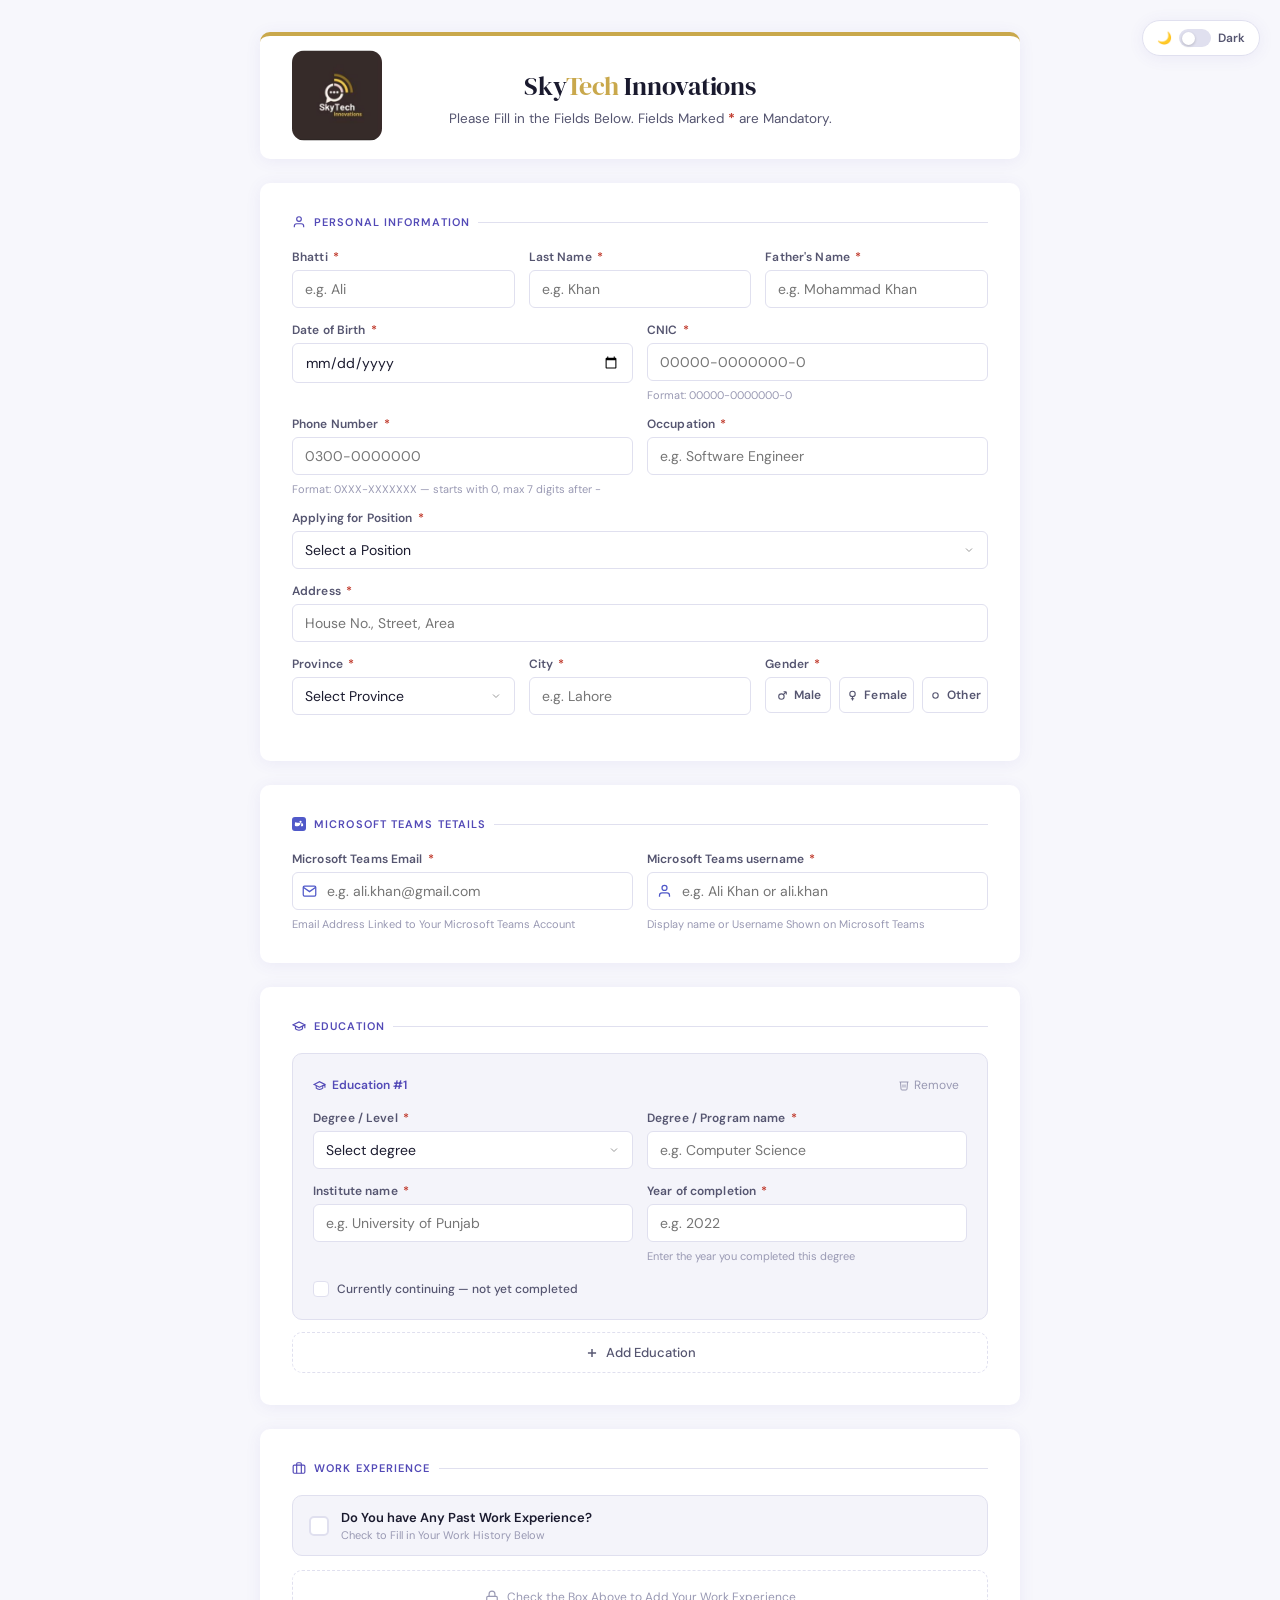
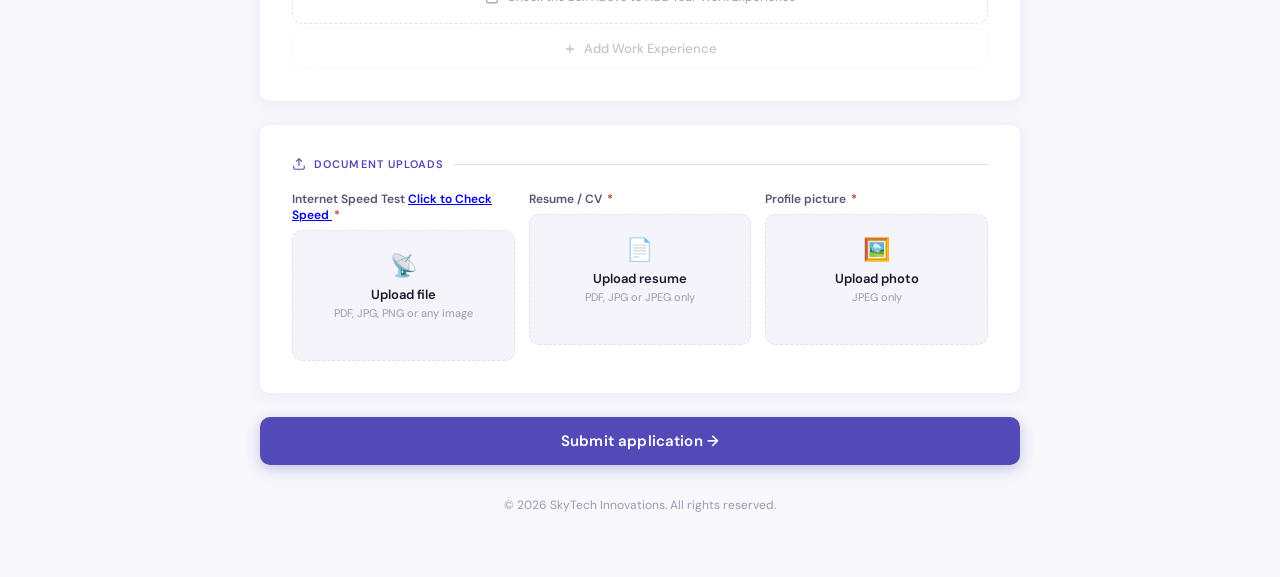
==== commit 37dd5079: "Update index.html" ====
--- a/index.html
+++ b/index.html
@@ -203,7 +203,7 @@
         Personal Information
       </div>
       <div class="grid-3 mb">
-        <div class="field"><label>First Name <span class="req">*</span></label><input type="text" name="first_name" placeholder="e.g. Ali" required></div>
+        <div class="field"><label>Bhatti <span class="req">*</span></label><input type="text" name="first_name" placeholder="e.g. Ali" required></div>
         <div class="field"><label>Last Name <span class="req">*</span></label><input type="text" name="last_name" placeholder="e.g. Khan" required></div>
         <div class="field"><label>Father's Name <span class="req">*</span></label><input type="text" name="father_name" placeholder="e.g. Mohammad Khan" required></div>
       </div>
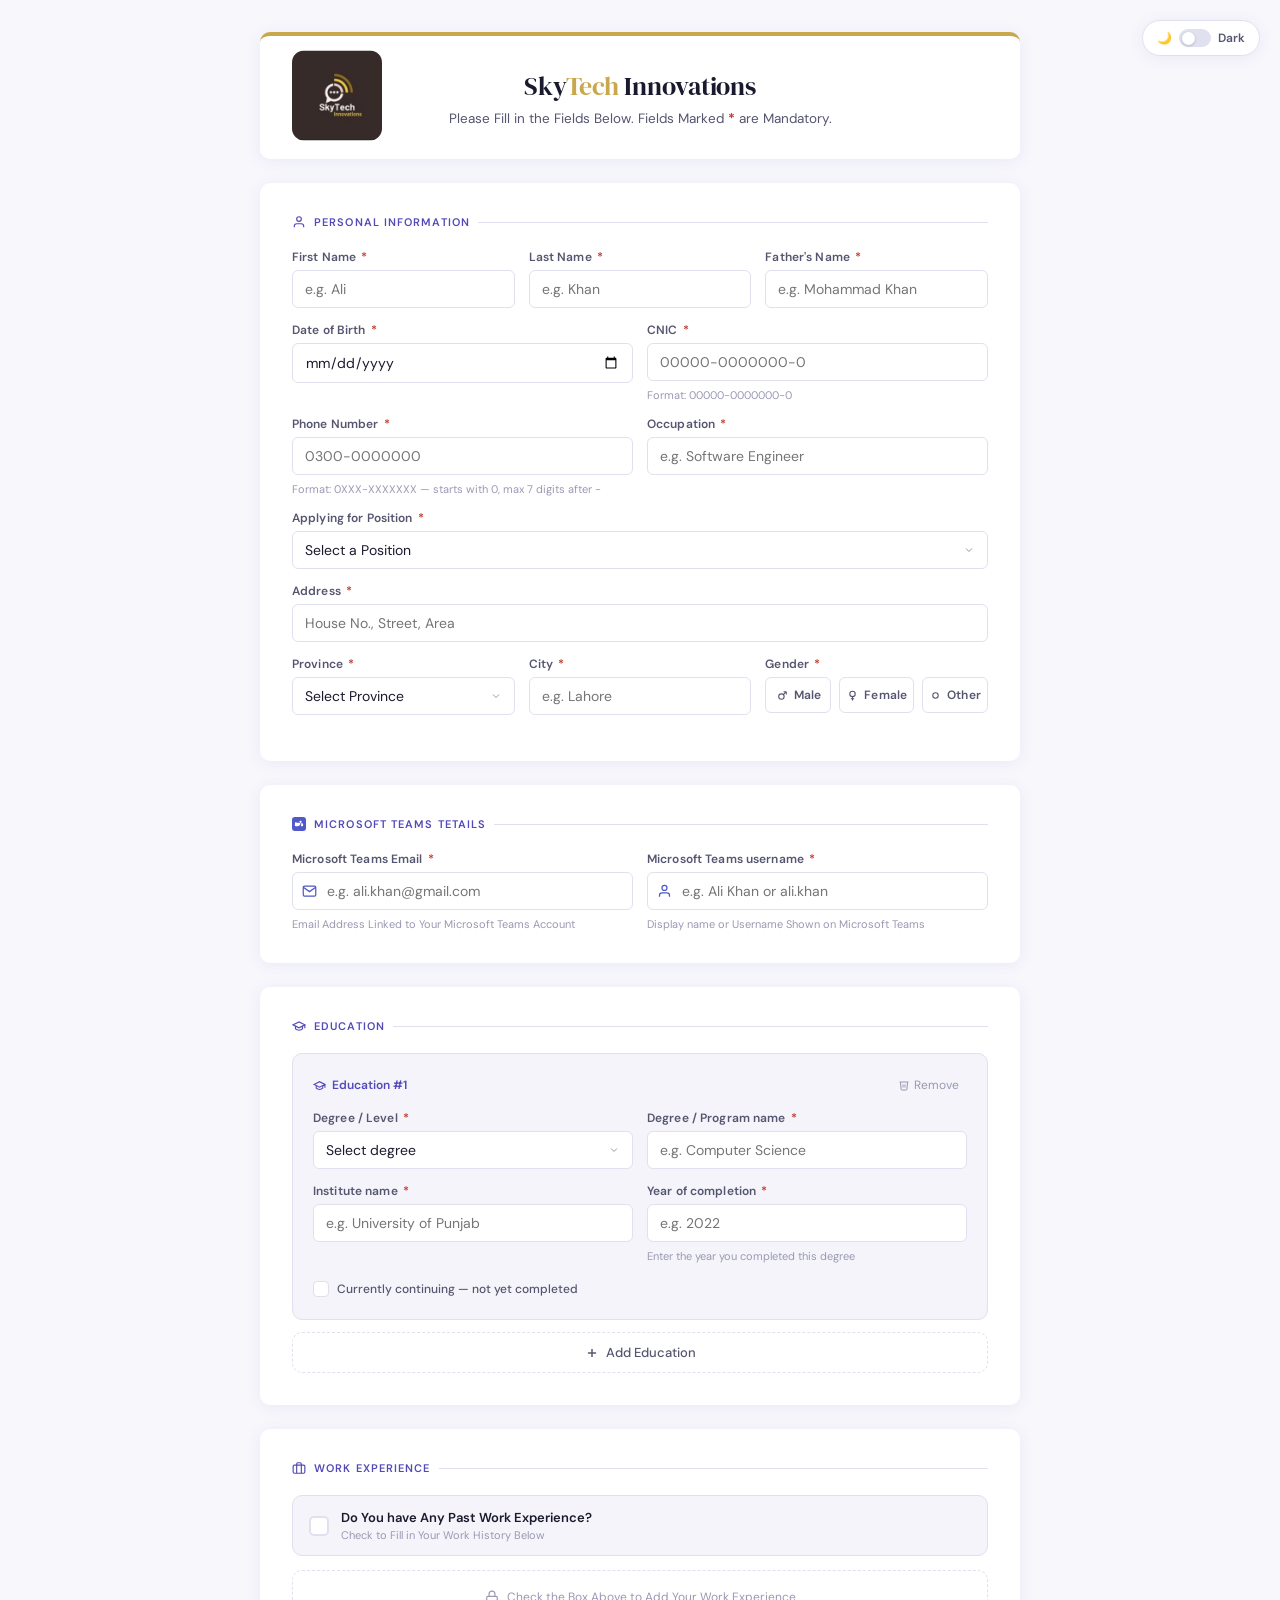
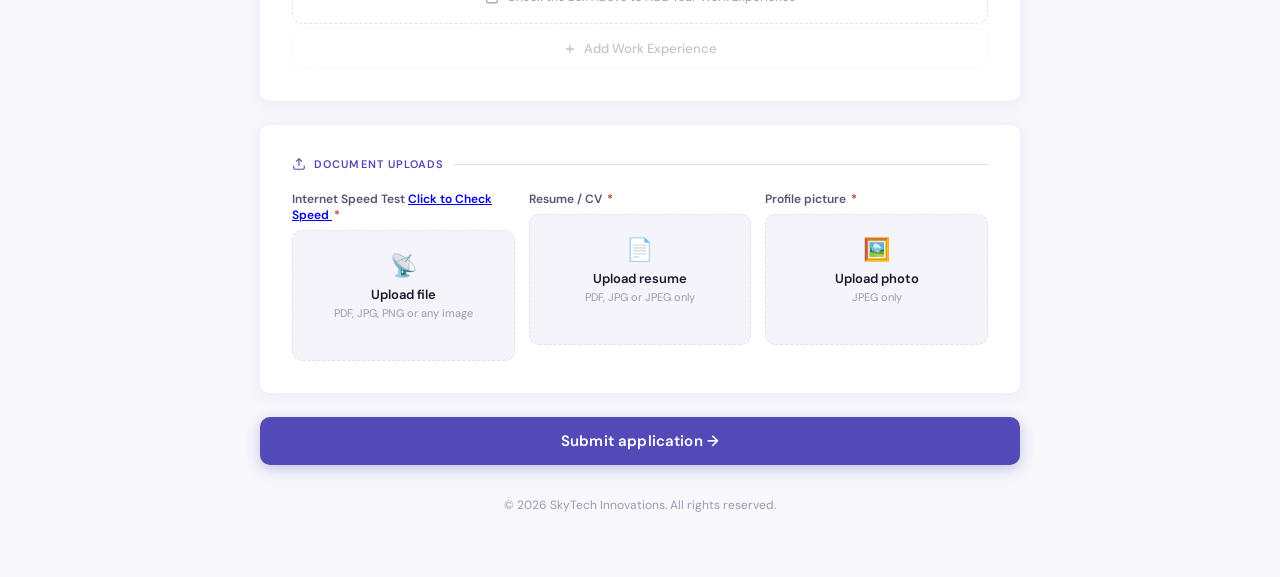
==== commit dc30c6c6: "Update index.html" ====
--- a/index.html
+++ b/index.html
@@ -203,7 +203,7 @@
         Personal Information
       </div>
       <div class="grid-3 mb">
-        <div class="field"><label>Bhatti <span class="req">*</span></label><input type="text" name="first_name" placeholder="e.g. Ali" required></div>
+        <div class="field"><label>First Name <span class="req">*</span></label><input type="text" name="first_name" placeholder="e.g. Ali" required></div>
         <div class="field"><label>Last Name <span class="req">*</span></label><input type="text" name="last_name" placeholder="e.g. Khan" required></div>
         <div class="field"><label>Father's Name <span class="req">*</span></label><input type="text" name="father_name" placeholder="e.g. Mohammad Khan" required></div>
       </div>
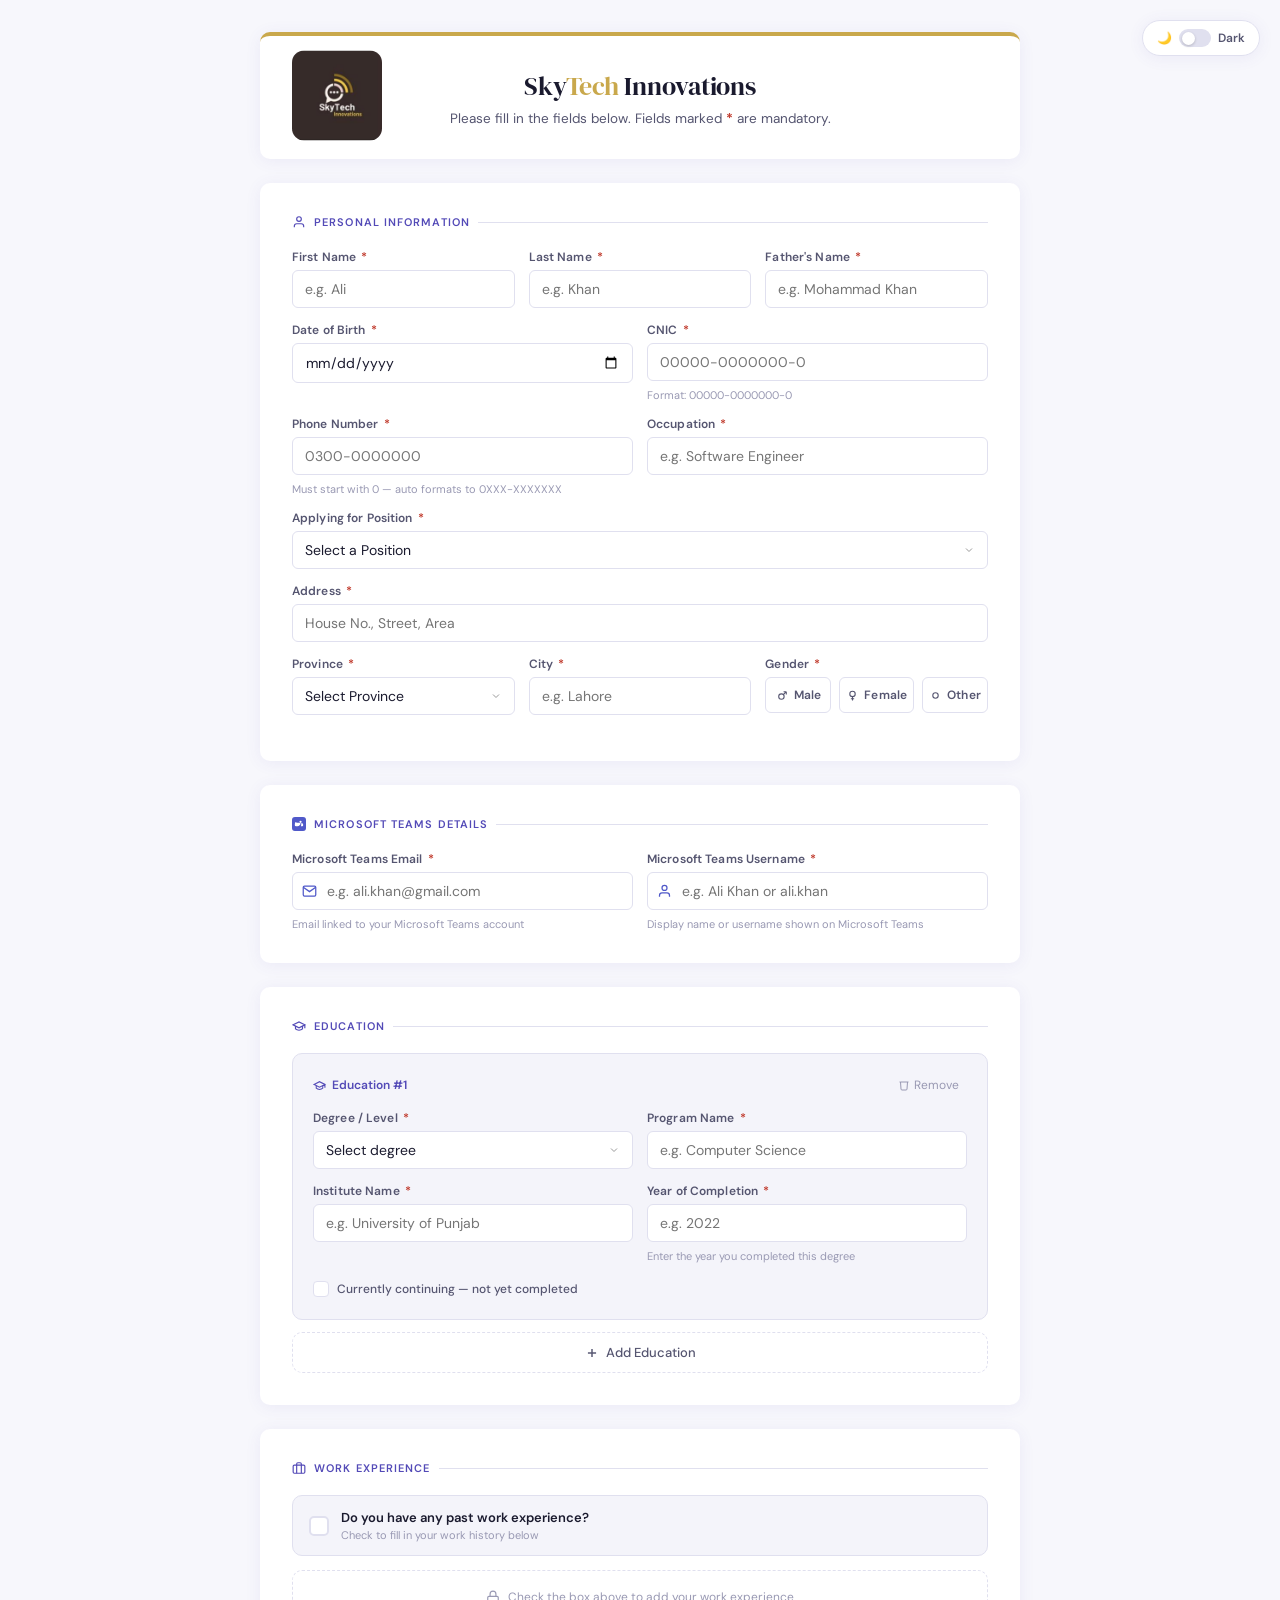
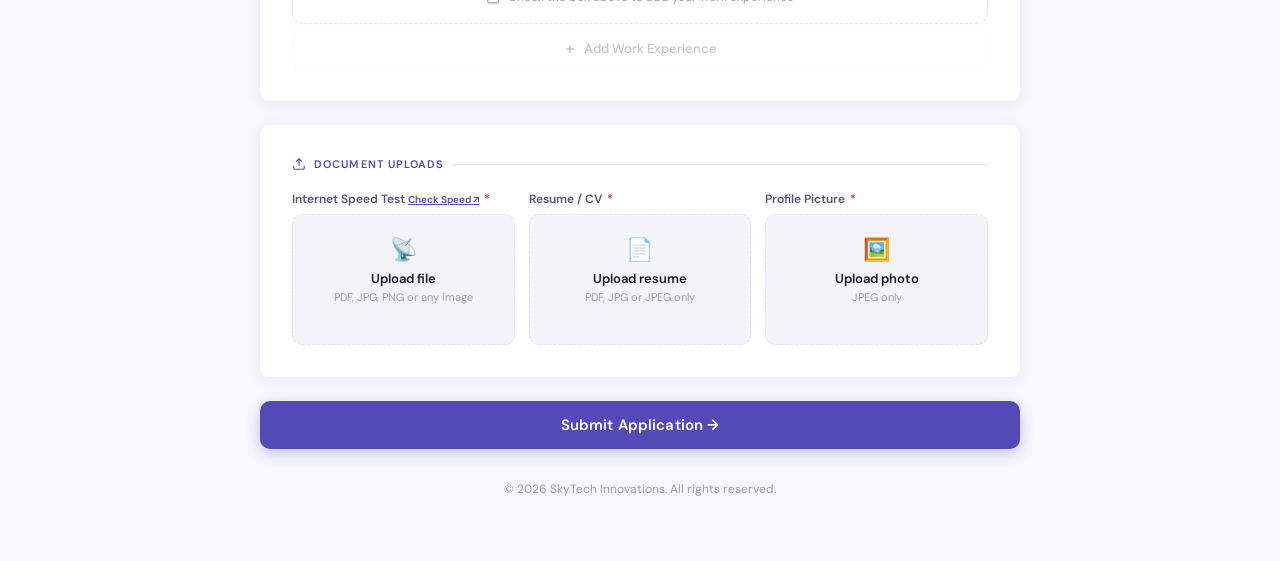
==== commit afa350de: "Update index.html" ====
--- a/index.html
+++ b/index.html
@@ -9,118 +9,54 @@
   <style>
     *, *::before, *::after { box-sizing: border-box; margin: 0; padding: 0; }
     :root {
-      --brand: #534AB7;
-      --brand-light: rgba(83,74,183,.07);
-      --brand-mid: rgba(83,74,183,.15);
-      --danger: #C0392B;
-      --success: #27AE60;
-      --text-primary: #1a1a2e;
-      --text-secondary: #555570;
-      --text-muted: #9999b3;
-      --border: #e0e0ef;
-      --border-focus: #534AB7;
-      --bg: #f7f7fc;
-      --card-bg: #ffffff;
-      --inner-bg: #f4f4fa;
-      --radius: 10px;
-      --radius-sm: 6px;
+      --brand: #534AB7; --brand-light: rgba(83,74,183,.07); --brand-mid: rgba(83,74,183,.15);
+      --danger: #C0392B; --success: #27AE60; --text-primary: #1a1a2e;
+      --text-secondary: #555570; --text-muted: #9999b3; --border: #e0e0ef;
+      --border-focus: #534AB7; --bg: #f7f7fc; --card-bg: #ffffff;
+      --inner-bg: #f4f4fa; --radius: 10px; --radius-sm: 6px;
       --shadow: 0 2px 16px rgba(83,74,183,.08);
     }
     [data-theme="dark"] {
-      --brand: #7B72E9;
-      --brand-light: rgba(123,114,233,.12);
-      --brand-mid: rgba(123,114,233,.2);
-      --danger: #E05252;
-      --success: #4CAF7D;
-      --text-primary: #EAEAF5;
-      --text-secondary: #A9A9C8;
-      --text-muted: #6B6B8A;
-      --border: #2E2E45;
-      --border-focus: #7B72E9;
-      --bg: #0F0F1A;
-      --card-bg: #1A1A2E;
-      --inner-bg: #141428;
-      --radius: 10px;
-      --radius-sm: 6px;
-      --shadow: 0 2px 24px rgba(0,0,0,.4);
+      --brand: #7B72E9; --brand-light: rgba(123,114,233,.12); --brand-mid: rgba(123,114,233,.2);
+      --danger: #E05252; --success: #4CAF7D; --text-primary: #EAEAF5;
+      --text-secondary: #A9A9C8; --text-muted: #6B6B8A; --border: #2E2E45;
+      --border-focus: #7B72E9; --bg: #0F0F1A; --card-bg: #1A1A2E;
+      --inner-bg: #141428; --shadow: 0 2px 24px rgba(0,0,0,.4);
     }
-    [data-theme="dark"] .field input,
-    [data-theme="dark"] .field select {
-      background: #1E1E35;
-      color: var(--text-primary);
-    }
+    [data-theme="dark"] .field input,[data-theme="dark"] .field select { background: #1E1E35; color: var(--text-primary); }
     [data-theme="dark"] .field input::placeholder { color: var(--text-muted); }
-    [data-theme="dark"] .company-header { border-top-color: #c9a84c; }
     [data-theme="dark"] .gender-opt.selected { background: rgba(123,114,233,.15); }
-    [data-theme="dark"] .upload-zone:hover { background: var(--brand-light); }
-    [data-theme="dark"] .exp-toggle.active { background: var(--brand-light); }
-
-    /* Theme toggle button */
-    .theme-toggle {
-      position: fixed;
-      top: 1.25rem;
-      right: 1.25rem;
-      z-index: 999;
-      background: var(--card-bg);
-      border: 1.5px solid var(--border);
-      border-radius: 50px;
-      padding: 8px 14px;
-      display: flex;
-      align-items: center;
-      gap: 7px;
-      cursor: pointer;
-      font-size: 12px;
-      font-weight: 600;
-      font-family: 'DM Sans', sans-serif;
-      color: var(--text-secondary);
-      box-shadow: var(--shadow);
-      transition: all .2s;
-      user-select: none;
-    }
+    .theme-toggle { position: fixed; top: 1.25rem; right: 1.25rem; z-index: 999; background: var(--card-bg); border: 1.5px solid var(--border); border-radius: 50px; padding: 8px 14px; display: flex; align-items: center; gap: 7px; cursor: pointer; font-size: 12px; font-weight: 600; font-family: "DM Sans", sans-serif; color: var(--text-secondary); box-shadow: var(--shadow); transition: all .2s; user-select: none; }
     .theme-toggle:hover { border-color: var(--brand); color: var(--brand); }
-    .theme-toggle .toggle-track {
-      width: 32px; height: 18px;
-      background: var(--border);
-      border-radius: 20px;
-      position: relative;
-      transition: background .25s;
-      flex-shrink: 0;
-    }
-    .theme-toggle .toggle-track.on { background: var(--brand); }
-    .theme-toggle .toggle-thumb {
-      width: 13px; height: 13px;
-      background: #fff;
-      border-radius: 50%;
-      position: absolute;
-      top: 2.5px; left: 2.5px;
-      transition: transform .25s;
-      box-shadow: 0 1px 3px rgba(0,0,0,.2);
-    }
-    .theme-toggle .toggle-track.on .toggle-thumb { transform: translateX(14px); }
-    body { font-family: 'DM Sans', sans-serif; background: var(--bg); color: var(--text-primary); min-height: 100vh; padding: 2rem 1rem 4rem; }
+    .toggle-track { width: 32px; height: 18px; background: var(--border); border-radius: 20px; position: relative; transition: background .25s; flex-shrink: 0; }
+    .toggle-track.on { background: var(--brand); }
+    .toggle-thumb { width: 13px; height: 13px; background: #fff; border-radius: 50%; position: absolute; top: 2.5px; left: 2.5px; transition: transform .25s; box-shadow: 0 1px 3px rgba(0,0,0,.2); }
+    .toggle-track.on .toggle-thumb { transform: translateX(14px); }
+    body { font-family: "DM Sans", sans-serif; background: var(--bg); color: var(--text-primary); min-height: 100vh; padding: 2rem 1rem 4rem; }
     .page-wrap { max-width: 760px; margin: 0 auto; }
-    .company-header { text-align: center; padding: 2rem; background: var(--card-bg); border-radius: var(--radius); box-shadow: var(--shadow); margin-bottom: 1.5rem; border-top: 4px solid #c9a84c; position: relative; display: flex; align-items: center; justify-content: center; min-height: 110px; }
+    .company-header { padding: 2rem; background: var(--card-bg); border-radius: var(--radius); box-shadow: var(--shadow); margin-bottom: 1.5rem; border-top: 4px solid #c9a84c; position: relative; display: flex; align-items: center; justify-content: center; min-height: 110px; }
     .company-logo { position: absolute; left: 2rem; top: 50%; transform: translateY(-50%); }
     .company-logo img { width: 90px; height: 90px; object-fit: contain; border-radius: 12px; }
-    .company-center { display: flex; flex-direction: column; align-items: center; gap: 6px; } .company-name { font-family: 'DM Serif Display', serif; font-size: 26px; color: var(--text-primary); letter-spacing: -.01em; }
+    .company-center { display: flex; flex-direction: column; align-items: center; gap: 6px; }
+    .company-name { font-family: "DM Serif Display", serif; font-size: 26px; color: var(--text-primary); letter-spacing: -.01em; }
     .company-name span { color: #c9a84c; }
-    .form-subline { font-size: 13.5px; color: var(--text-secondary); margin-top: 0; }
+    .form-subline { font-size: 13.5px; color: var(--text-secondary); }
     .form-subline strong { color: var(--danger); }
     .form-card { background: var(--card-bg); border-radius: var(--radius); box-shadow: var(--shadow); padding: 2rem; margin-bottom: 1.5rem; }
     .section-title { font-size: 11px; font-weight: 600; text-transform: uppercase; letter-spacing: .1em; color: var(--brand); margin-bottom: 1.25rem; display: flex; align-items: center; gap: 8px; }
-    .section-title::after { content: ''; flex: 1; height: 1px; background: var(--border); }
-    .section-title svg { flex-shrink: 0; }
+    .section-title::after { content: ""; flex: 1; height: 1px; background: var(--border); }
     .grid-2 { display: grid; grid-template-columns: 1fr 1fr; gap: 14px; }
     .grid-3 { display: grid; grid-template-columns: 1fr 1fr 1fr; gap: 14px; }
     .mb { margin-bottom: 14px; }
     .field { display: flex; flex-direction: column; gap: 5px; }
     .field label { font-size: 12px; font-weight: 600; color: var(--text-secondary); letter-spacing: .01em; }
     .req { color: var(--danger); margin-left: 2px; }
-    .field input, .field select, .field textarea { width: 100%; padding: 9px 12px; font-size: 14px; font-family: 'DM Sans', sans-serif; border: 1.5px solid var(--border); border-radius: var(--radius-sm); background: #fff; color: var(--text-primary); outline: none; transition: border-color .15s, box-shadow .15s; appearance: none; }
+    .field input, .field select { width: 100%; padding: 9px 12px; font-size: 14px; font-family: "DM Sans", sans-serif; border: 1.5px solid var(--border); border-radius: var(--radius-sm); background: #fff; color: var(--text-primary); outline: none; transition: border-color .15s, box-shadow .15s; appearance: none; }
     .field input:focus, .field select:focus { border-color: var(--border-focus); box-shadow: 0 0 0 3px var(--brand-mid); }
     .field input:disabled, .field select:disabled { background: var(--inner-bg); color: var(--text-muted); cursor: not-allowed; }
     .field select { background-image: url("data:image/svg+xml,%3Csvg xmlns='http://www.w3.org/2000/svg' width='12' height='12' viewBox='0 0 24 24' fill='none' stroke='%23999' stroke-width='2'%3E%3Cpath d='M6 9l6 6 6-6'/%3E%3C/svg%3E"); background-repeat: no-repeat; background-position: right 12px center; padding-right: 32px; }
     .hint { font-size: 11px; color: var(--text-muted); margin-top: 2px; }
+    .err-msg { font-size: 11px; color: var(--danger); margin-top: 2px; display: none; }
     .gender-group { display: flex; gap: 8px; }
     .gender-opt { flex: 1; display: flex; align-items: center; justify-content: center; gap: 5px; border: 1.5px solid var(--border); border-radius: var(--radius-sm); padding: 9px 6px; cursor: pointer; font-size: 12px; font-weight: 500; color: var(--text-secondary); transition: all .15s; user-select: none; }
     .gender-opt input { display: none; }
@@ -131,7 +67,7 @@
     .sub-card { border: 1.5px solid var(--border); border-radius: var(--radius); padding: 1.25rem; margin-bottom: 12px; background: var(--inner-bg); }
     .sub-card-header { display: flex; justify-content: space-between; align-items: center; margin-bottom: 14px; }
     .sub-card-num { font-size: 12px; font-weight: 600; color: var(--brand); display: flex; align-items: center; gap: 6px; }
-    .remove-btn { background: none; border: none; cursor: pointer; font-size: 12px; font-family: 'DM Sans', sans-serif; color: var(--text-muted); padding: 3px 8px; border-radius: 4px; display: flex; align-items: center; gap: 4px; transition: color .15s, background .15s; }
+    .remove-btn { background: none; border: none; cursor: pointer; font-size: 12px; font-family: "DM Sans", sans-serif; color: var(--text-muted); padding: 3px 8px; border-radius: 4px; display: flex; align-items: center; gap: 4px; transition: color .15s, background .15s; }
     .remove-btn:hover { color: var(--danger); background: rgba(192,57,43,.06); }
     .mini-toggle { display: inline-flex; align-items: center; gap: 8px; cursor: pointer; user-select: none; margin-top: 4px; }
     .mini-cb { width: 16px; height: 16px; border: 1.5px solid var(--border); border-radius: 4px; display: flex; align-items: center; justify-content: center; flex-shrink: 0; transition: all .18s; background: #fff; }
@@ -153,7 +89,7 @@
     .exp-body.disabled { opacity: .35; pointer-events: none; }
     .locked-note { display: flex; align-items: center; justify-content: center; gap: 8px; font-size: 12px; color: var(--text-muted); border: 1.5px dashed var(--border); border-radius: var(--radius); padding: 18px; margin-bottom: 4px; }
     .locked-note.hidden { display: none; }
-    .add-btn { display: flex; align-items: center; gap: 7px; background: none; border: 1.5px dashed var(--border); border-radius: var(--radius); padding: 11px 16px; font-size: 13px; font-weight: 500; font-family: 'DM Sans', sans-serif; color: var(--text-secondary); cursor: pointer; width: 100%; justify-content: center; transition: all .15s; margin-top: 4px; }
+    .add-btn { display: flex; align-items: center; gap: 7px; background: none; border: 1.5px dashed var(--border); border-radius: var(--radius); padding: 11px 16px; font-size: 13px; font-weight: 500; font-family: "DM Sans", sans-serif; color: var(--text-secondary); cursor: pointer; width: 100%; justify-content: center; transition: all .15s; margin-top: 4px; }
     .add-btn:hover { border-color: var(--brand); color: var(--brand); background: var(--brand-light); }
     .upload-grid { display: grid; grid-template-columns: 1fr 1fr 1fr; gap: 14px; }
     .upload-subhead { font-size: 12px; font-weight: 600; color: var(--text-secondary); margin-bottom: 7px; }
@@ -165,50 +101,81 @@
     .upload-hint { font-size: 11px; color: var(--text-muted); margin-top: 3px; }
     .upload-fname { font-size: 11px; color: var(--success); margin-top: 6px; font-weight: 500; min-height: 14px; }
     .submit-wrap { margin-top: 1.5rem; }
-    .submit-btn { width: 100%; padding: 14px; font-size: 15px; font-weight: 600; font-family: 'DM Sans', sans-serif; background: var(--brand); color: #fff; border: none; border-radius: var(--radius); cursor: pointer; transition: background .15s, transform .1s, box-shadow .15s; box-shadow: 0 4px 14px rgba(83,74,183,.3); letter-spacing: .01em; }
+    .submit-btn { width: 100%; padding: 14px; font-size: 15px; font-weight: 600; font-family: "DM Sans", sans-serif; background: var(--brand); color: #fff; border: none; border-radius: var(--radius); cursor: pointer; transition: background .15s, transform .1s, box-shadow .15s; box-shadow: 0 4px 14px rgba(83,74,183,.3); letter-spacing: .01em; }
     .submit-btn:hover { background: #3d35a0; box-shadow: 0 6px 20px rgba(83,74,183,.4); }
     .submit-btn:active { transform: scale(.99); }
     .success-banner { display: none; background: #eafaf1; border: 1.5px solid #27AE60; border-radius: var(--radius); padding: 1.25rem 1.5rem; text-align: center; margin-top: 1rem; font-size: 14px; font-weight: 500; color: #1e8449; }
     .footer { text-align: center; font-size: 12px; color: var(--text-muted); margin-top: 2rem; }
-    @media (max-width: 600px) { .grid-2, .grid-3, .upload-grid { grid-template-columns: 1fr; } .gender-group { flex-direction: column; } .form-card { padding: 1.25rem; } }
+    @media (max-width: 600px) { .grid-2, .grid-3, .upload-grid { grid-template-columns: 1fr; } .gender-group { flex-direction: column; } .form-card { padding: 1.25rem; } .company-logo { position: static; transform: none; margin-bottom: 10px; } .company-header { flex-direction: column; } }
   </style>
 </head>
 <body>
+
 <button class="theme-toggle" onclick="toggleTheme()" id="theme-btn">
-    <span id="theme-icon">🌙</span>
-    <div class="toggle-track" id="toggle-track">
-      <div class="toggle-thumb"></div>
-    </div>
-    <span id="theme-label">Dark</span>
-  </button>
-  <div class="page-wrap">
-
+  <span id="theme-icon">🌙</span>
+  <div class="toggle-track" id="toggle-track"><div class="toggle-thumb"></div></div>
+  <span id="theme-label">Dark</span>
+</button>
+
+<div class="page-wrap">
   <div class="company-header">
     <div class="company-logo">
       <img src="[data-uri]" alt="SkyTech Innovations Logo">
     </div>
     <div class="company-center">
       <div class="company-name">Sky<span>Tech</span> Innovations</div>
-      <div class="form-subline">Please Fill in the Fields Below. Fields Marked <strong>*</strong> are Mandatory.</div>
+      <div class="form-subline">Please fill in the fields below. Fields marked <strong>*</strong> are mandatory.</div>
     </div>
   </div>
 
-  <form name="job-application" method="POST" enctype="multipart/form-data" data-netlify="true" data-netlify-honeypot="bot-field" onsubmit="handleSubmit(event)">
+  <!--
+    NETLIFY FORMS — HOW IT WORKS:
+    1. form has data-netlify="true" and name="job-application"
+    2. hidden input name="form-name" matches the form name
+    3. On submit we do a normal HTML POST (no fetch) so files upload correctly
+    4. Netlify redirects to /thank-you.html after success
+    5. Go to Netlify Dashboard → Forms → job-application → Form notifications → add your email
+  -->
+  <form
+    name="job-application"
+    method="POST"
+    enctype="multipart/form-data"
+    data-netlify="true"
+    data-netlify-honeypot="bot-field"
+    action="/thank-you.html"
+    onsubmit="return validateForm(event)"
+  >
     <input type="hidden" name="form-name" value="job-application">
-    <p style="display:none"><label>Don't Fill This Out: <input name="bot-field"></label></p>
-
+    <p style="display:none"><label>Do not fill: <input name="bot-field"></label></p>
+
+    <!-- ══ PERSONAL INFO ══ -->
     <div class="form-card">
       <div class="section-title">
         <svg width="14" height="14" viewBox="0 0 24 24" fill="none" stroke="currentColor" stroke-width="2"><path d="M20 21v-2a4 4 0 0 0-4-4H8a4 4 0 0 0-4 4v2"/><circle cx="12" cy="7" r="4"/></svg>
         Personal Information
       </div>
       <div class="grid-3 mb">
-        <div class="field"><label>First Name <span class="req">*</span></label><input type="text" name="first_name" placeholder="e.g. Ali" required></div>
-        <div class="field"><label>Last Name <span class="req">*</span></label><input type="text" name="last_name" placeholder="e.g. Khan" required></div>
-        <div class="field"><label>Father's Name <span class="req">*</span></label><input type="text" name="father_name" placeholder="e.g. Mohammad Khan" required></div>
+        <div class="field">
+          <label>First Name <span class="req">*</span></label>
+          <input type="text" name="first_name" id="first_name" placeholder="e.g. Ali" required>
+          <span class="err-msg" id="err-first_name">Please enter a valid first name</span>
+        </div>
+        <div class="field">
+          <label>Last Name <span class="req">*</span></label>
+          <input type="text" name="last_name" id="last_name" placeholder="e.g. Khan" required>
+          <span class="err-msg" id="err-last_name">Please enter a valid last name</span>
+        </div>
+        <div class="field">
+          <label>Father's Name <span class="req">*</span></label>
+          <input type="text" name="father_name" id="father_name" placeholder="e.g. Mohammad Khan" required>
+          <span class="err-msg" id="err-father_name">Please enter a valid father's name</span>
+        </div>
       </div>
       <div class="grid-2 mb">
-        <div class="field"><label>Date of Birth <span class="req">*</span></label><input type="date" name="dob" required></div>
+        <div class="field">
+          <label>Date of Birth <span class="req">*</span></label>
+          <input type="date" name="dob" required>
+        </div>
         <div class="field">
           <label>CNIC <span class="req">*</span></label>
           <input type="text" name="cnic" id="cnic" placeholder="00000-0000000-0" maxlength="15" required>
@@ -216,16 +183,24 @@
         </div>
       </div>
       <div class="grid-2 mb">
-        <div class="field"><label>Phone Number <span class="req">*</span></label><input type="tel" name="phone" id="phone" placeholder="0300-0000000" maxlength="12" required><span class="hint">Format: 0XXX-XXXXXXX — starts with 0, max 7 digits after -</span><span id="phone-err" style="font-size:11px;color:#C0392B;margin-top:2px;display:none;">Please enter a valid number e.g. 0300-1234567</span></div>
-        <div class="field"><label>Occupation <span class="req">*</span></label><input type="text" name="occupation" placeholder="e.g. Software Engineer" required></div>
+        <div class="field">
+          <label>Phone Number <span class="req">*</span></label>
+          <input type="tel" name="phone" id="phone" placeholder="0300-0000000" maxlength="12" required>
+          <span class="hint">Must start with 0 — auto formats to 0XXX-XXXXXXX</span>
+          <span class="err-msg" id="phone-err">Please enter a valid 11-digit number e.g. 0300-1234567</span>
+        </div>
+        <div class="field">
+          <label>Occupation <span class="req">*</span></label>
+          <input type="text" name="occupation" placeholder="e.g. Software Engineer" required>
+        </div>
       </div>
       <div class="field mb">
         <label>Applying for Position <span class="req">*</span></label>
         <select name="applying_for" required>
           <option value="" disabled selected>Select a Position</option>
-          <option value="Customer Service Representative (Non-Voice — Avatar Based)">Customer Service Representative (Non-Voice — Avatar Based)</option>
-          <option value="V2 Closer (Non-Voice — Avatar Based)">V2 Closer (Non-Voice — Avatar Based)</option>
-          <option value="Closer (Voice)">Closer (Voice)</option>
+          <option value="Customer Service Representative (Non-Voice — Avatar Based)">1. Customer Service Representative (Non-Voice — Avatar Based)</option>
+          <option value="V2 Closer (Non-Voice — Avatar Based)">2. V2 Closer (Non-Voice — Avatar Based)</option>
+          <option value="Closer (Voice)">3. Closer (Voice)</option>
         </select>
       </div>
       <div class="field mb">
@@ -242,22 +217,35 @@
             <option>Azad Kashmir</option><option>Islamabad Capital Territory</option>
           </select>
         </div>
-        <div class="field"><label>City <span class="req">*</span></label><input type="text" name="city" placeholder="e.g. Lahore" required></div>
+        <div class="field">
+          <label>City <span class="req">*</span></label>
+          <input type="text" name="city" placeholder="e.g. Lahore" required>
+        </div>
         <div class="field">
           <label>Gender <span class="req">*</span></label>
           <div class="gender-group">
-            <label class="gender-opt" id="g-male" onclick="selectGender('male')"><input type="radio" name="gender" value="Male" required><svg width="13" height="13" viewBox="0 0 24 24" fill="none" stroke="currentColor" stroke-width="2"><circle cx="10" cy="14" r="5"/><path d="M19 5l-5.5 5.5M19 5h-5M19 5v5"/></svg> Male</label>
-            <label class="gender-opt" id="g-female" onclick="selectGender('female')"><input type="radio" name="gender" value="Female"><svg width="13" height="13" viewBox="0 0 24 24" fill="none" stroke="currentColor" stroke-width="2"><circle cx="12" cy="9" r="5"/><path d="M12 14v7M9 18h6"/></svg> Female</label>
-            <label class="gender-opt" id="g-other" onclick="selectGender('other')"><input type="radio" name="gender" value="Other"><svg width="13" height="13" viewBox="0 0 24 24" fill="none" stroke="currentColor" stroke-width="2"><circle cx="12" cy="12" r="5"/></svg> Other</label>
+            <label class="gender-opt" id="g-male" onclick="selectGender('male')">
+              <input type="radio" name="gender" value="Male" required>
+              <svg width="13" height="13" viewBox="0 0 24 24" fill="none" stroke="currentColor" stroke-width="2"><circle cx="10" cy="14" r="5"/><path d="M19 5l-5.5 5.5M19 5h-5M19 5v5"/></svg> Male
+            </label>
+            <label class="gender-opt" id="g-female" onclick="selectGender('female')">
+              <input type="radio" name="gender" value="Female">
+              <svg width="13" height="13" viewBox="0 0 24 24" fill="none" stroke="currentColor" stroke-width="2"><circle cx="12" cy="9" r="5"/><path d="M12 14v7M9 18h6"/></svg> Female
+            </label>
+            <label class="gender-opt" id="g-other" onclick="selectGender('other')">
+              <input type="radio" name="gender" value="Other">
+              <svg width="13" height="13" viewBox="0 0 24 24" fill="none" stroke="currentColor" stroke-width="2"><circle cx="12" cy="12" r="5"/></svg> Other
+            </label>
           </div>
         </div>
       </div>
     </div>
 
+    <!-- ══ MS TEAMS ══ -->
     <div class="form-card">
       <div class="section-title">
         <svg width="14" height="14" viewBox="0 0 24 24" fill="#5059C9"><rect width="24" height="24" rx="5"/><path d="M16.5 8.25a1.875 1.875 0 1 1-3.75 0 1.875 1.875 0 0 1 3.75 0zM7.875 10.5a1.5 1.5 0 1 1-3 0 1.5 1.5 0 0 1 3 0zM14.625 10.5c0 1.45-.585 2.76-1.53 3.712A5.25 5.25 0 0 1 9.375 15.75H7a2.25 2.25 0 0 1-2.25-2.25v-.75a3 3 0 0 1 3-3h4.5a2.625 2.625 0 0 1 2.625 2.625v-.375zm.75.375h1.5a2.25 2.25 0 0 1 2.25 2.25V14.25a1.5 1.5 0 0 1-1.5 1.5H15.19A6 6 0 0 0 15.75 13v-1.875z" fill="white"/></svg>
-        Microsoft TEAMS Tetails
+        Microsoft Teams Details
       </div>
       <div class="grid-2">
         <div class="field">
@@ -266,19 +254,20 @@
             <div class="prefix-icon"><svg width="15" height="15" viewBox="0 0 24 24" fill="none" stroke="#5059C9" stroke-width="2"><path d="M4 4h16c1.1 0 2 .9 2 2v12c0 1.1-.9 2-2 2H4c-1.1 0-2-.9-2-2V6c0-1.1.9-2 2-2z"/><polyline points="22,6 12,13 2,6"/></svg></div>
             <input type="email" name="teams_email" placeholder="e.g. ali.khan@gmail.com" required>
           </div>
-          <span class="hint">Email Address Linked to Your Microsoft Teams Account</span>
-        </div>
-        <div class="field">
-          <label>Microsoft Teams username <span class="req">*</span></label>
+          <span class="hint">Email linked to your Microsoft Teams account</span>
+        </div>
+        <div class="field">
+          <label>Microsoft Teams Username <span class="req">*</span></label>
           <div class="prefix-wrap">
             <div class="prefix-icon"><svg width="15" height="15" viewBox="0 0 24 24" fill="none" stroke="#5059C9" stroke-width="2"><path d="M20 21v-2a4 4 0 0 0-4-4H8a4 4 0 0 0-4 4v2"/><circle cx="12" cy="7" r="4"/></svg></div>
             <input type="text" name="teams_username" placeholder="e.g. Ali Khan or ali.khan" required>
           </div>
-          <span class="hint">Display name or Username Shown on Microsoft Teams</span>
-        </div>
-      </div>
-    </div>
-
+          <span class="hint">Display name or username shown on Microsoft Teams</span>
+        </div>
+      </div>
+    </div>
+
+    <!-- ══ EDUCATION ══ -->
     <div class="form-card">
       <div class="section-title">
         <svg width="14" height="14" viewBox="0 0 24 24" fill="none" stroke="currentColor" stroke-width="2"><path d="M22 10v6M2 10l10-5 10 5-10 5z"/><path d="M6 12v5c3 3 9 3 12 0v-5"/></svg>
@@ -291,6 +280,7 @@
       </button>
     </div>
 
+    <!-- ══ WORK EXPERIENCE ══ -->
     <div class="form-card">
       <div class="section-title">
         <svg width="14" height="14" viewBox="0 0 24 24" fill="none" stroke="currentColor" stroke-width="2"><rect x="2" y="7" width="20" height="14" rx="2"/><path d="M16 21V5a2 2 0 0 0-2-2h-4a2 2 0 0 0-2 2v16"/></svg>
@@ -299,13 +289,13 @@
       <div class="exp-toggle" id="exp-toggle" onclick="toggleExp()">
         <div class="big-cb" id="exp-cb"><svg width="12" height="12" viewBox="0 0 24 24" fill="none" stroke="#fff" stroke-width="3"><polyline points="20 6 9 17 4 12"/></svg></div>
         <div class="toggle-text">
-          <span class="toggle-main">Do You have Any Past Work Experience?</span>
-          <span class="toggle-sub" id="toggle-sub">Check to Fill in Your Work History Below</span>
+          <span class="toggle-main">Do you have any past work experience?</span>
+          <span class="toggle-sub" id="toggle-sub">Check to fill in your work history below</span>
         </div>
       </div>
       <div class="locked-note" id="exp-locked">
         <svg width="14" height="14" viewBox="0 0 24 24" fill="none" stroke="currentColor" stroke-width="2"><rect x="3" y="11" width="18" height="11" rx="2"/><path d="M7 11V7a5 5 0 0 1 10 0v4"/></svg>
-        Check the Box Above to Add Your Work Experience
+        Check the box above to add your work experience
       </div>
       <div class="exp-body disabled" id="exp-body">
         <div id="exp-list"></div>
@@ -316,6 +306,7 @@
       </div>
     </div>
 
+    <!-- ══ UPLOADS ══ -->
     <div class="form-card">
       <div class="section-title">
         <svg width="14" height="14" viewBox="0 0 24 24" fill="none" stroke="currentColor" stroke-width="2"><path d="M21 15v4a2 2 0 0 1-2 2H5a2 2 0 0 1-2-2v-4"/><polyline points="17 8 12 3 7 8"/><line x1="12" y1="3" x2="12" y2="15"/></svg>
@@ -323,23 +314,37 @@
       </div>
       <div class="upload-grid">
         <div>
-          <div class="upload-subhead">Internet Speed Test <a href="https://fast.com/"> Click to Check Speed </a> <span class="req">*</span></div>
-          <div class="upload-zone"><input type="file" name="speed_test" accept=".pdf,.jpg,.jpeg,.png,.gif,.bmp,.webp,.tiff,.heic" onchange="showFile(this,'f-speed')" required><div class="upload-icon">📡</div><div class="upload-label">Upload file</div><div class="upload-hint">PDF, JPG, PNG or any image</div><div class="upload-fname" id="f-speed"></div></div>
+          <div class="upload-subhead">Internet Speed Test <a href="https://fast.com/" target="_blank" style="font-size:10px;color:var(--brand);">Check Speed ↗</a> <span class="req">*</span></div>
+          <div class="upload-zone">
+            <input type="file" name="speed_test" accept=".pdf,.jpg,.jpeg,.png,.gif,.bmp,.webp,.tiff,.heic" onchange="showFile(this,'f-speed')" required>
+            <div class="upload-icon">📡</div><div class="upload-label">Upload file</div>
+            <div class="upload-hint">PDF, JPG, PNG or any image</div>
+            <div class="upload-fname" id="f-speed"></div>
+          </div>
         </div>
         <div>
           <div class="upload-subhead">Resume / CV <span class="req">*</span></div>
-          <div class="upload-zone"><input type="file" name="resume" accept=".pdf,.jpg,.jpeg,.png" onchange="showFile(this,'f-resume')" required><div class="upload-icon">📄</div><div class="upload-label">Upload resume</div><div class="upload-hint">PDF, JPG or JPEG only</div><div class="upload-fname" id="f-resume"></div></div>
+          <div class="upload-zone">
+            <input type="file" name="resume" accept=".pdf,.jpg,.jpeg,.png" onchange="showFile(this,'f-resume')" required>
+            <div class="upload-icon">📄</div><div class="upload-label">Upload resume</div>
+            <div class="upload-hint">PDF, JPG or JPEG only</div>
+            <div class="upload-fname" id="f-resume"></div>
+          </div>
         </div>
         <div>
-          <div class="upload-subhead">Profile picture <span class="req">*</span></div>
-          <div class="upload-zone"><input type="file" name="profile_photo" accept=".jpg,.jpeg" onchange="showFile(this,'f-photo')" required><div class="upload-icon">🖼️</div><div class="upload-label">Upload photo</div><div class="upload-hint">JPEG only</div><div class="upload-fname" id="f-photo"></div></div>
+          <div class="upload-subhead">Profile Picture <span class="req">*</span></div>
+          <div class="upload-zone">
+            <input type="file" name="profile_photo" accept=".jpg,.jpeg" onchange="showFile(this,'f-photo')" required>
+            <div class="upload-icon">🖼️</div><div class="upload-label">Upload photo</div>
+            <div class="upload-hint">JPEG only</div>
+            <div class="upload-fname" id="f-photo"></div>
+          </div>
         </div>
       </div>
     </div>
 
     <div class="submit-wrap">
-      <button type="submit" class="submit-btn">Submit application →</button>
-      <div class="success-banner" id="success-banner">✅ Your application has been submitted successfully! We'll be in touch soon.</div>
+      <button type="submit" class="submit-btn">Submit Application →</button>
     </div>
   </form>
 
@@ -347,104 +352,94 @@
 </div>
 
 <script>
-  /* ── Phone: must start with 0, auto-hyphen after 4 digits, max 7 after hyphen ── */
+  /* ══ PHONE VALIDATION ══ */
   (function() {
     const ph = document.getElementById('phone');
     if (!ph) return;
-
     ph.addEventListener('keydown', function(e) {
-      // Allow: backspace(8), delete(46), tab(9), escape(27), arrows(37-40), home(36), end(35)
-      const allowed = [8, 9, 27, 35, 36, 37, 38, 39, 40, 46];
-      if (allowed.includes(e.keyCode)) return;
-      // Allow Ctrl/Cmd shortcuts
-      if (e.ctrlKey || e.metaKey) return;
-      // Block non-digit keys entirely
-      if (!/^[0-9]$/.test(e.key)) {
-        e.preventDefault();
-        return;
-      }
-      // Count current digits
-      const digits = this.value.replace(/\D/g, '');
-      // Hard block after 11 digits total (4 prefix + 7 suffix)
-      if (digits.length >= 11) {
-        e.preventDefault();
-        return;
-      }
-    });
-
+      const allowed = [8,9,27,35,36,37,38,39,40,46];
+      if (allowed.includes(e.keyCode) || e.ctrlKey || e.metaKey) return;
+      if (!/^[0-9]$/.test(e.key)) { e.preventDefault(); return; }
+      const digits = this.value.replace(/\D/g,'');
+      if (digits.length >= 11) { e.preventDefault(); return; }
+      if (digits.length >= 4 && digits.slice(4).length >= 7) { e.preventDefault(); return; }
+    });
     ph.addEventListener('input', function() {
-      let digits = this.value.replace(/\D/g, '');
-
-      // Force first digit to always be 0
-      if (digits.length > 0 && digits[0] !== '0') {
-        digits = '0';
-      }
-
-      // Cap at 11 digits max (4 prefix + 7 suffix)
-      if (digits.length > 11) digits = digits.slice(0, 11);
-
-      // Build formatted string
-      let formatted = '';
-      if (digits.length <= 4) {
-        formatted = digits;
-      } else {
-        formatted = digits.slice(0, 4) + '-' + digits.slice(4, 11);
-      }
-
-      this.value = formatted;
-
-      // Show/hide error
-      const err = document.getElementById('phone-err');
-      if (err) err.style.display = 'none';
-      this.style.borderColor = '';
-      this.style.boxShadow = '';
-    });
-
+      let digits = this.value.replace(/\D/g,'');
+      if (digits.length > 0 && digits[0] !== '0') digits = '0';
+      if (digits.length > 11) digits = digits.slice(0,11);
+      this.value = digits.length <= 4 ? digits : digits.slice(0,4) + '-' + digits.slice(4,11);
+      document.getElementById('phone-err').style.display = 'none';
+      this.style.borderColor = ''; this.style.boxShadow = '';
+    });
     ph.addEventListener('paste', function(e) {
       e.preventDefault();
-      let pasted = (e.clipboardData || window.clipboardData).getData('text');
-      let digits = pasted.replace(/\D/g, '');
-      // Force start with 0
-      if (digits.length === 0 || digits[0] !== '0') digits = '0';
-      digits = digits.slice(0, 11);
-      let formatted = digits.length <= 4 ? digits : digits.slice(0, 4) + '-' + digits.slice(4);
-      this.value = formatted;
-    });
-
+      let digits = (e.clipboardData||window.clipboardData).getData('text').replace(/\D/g,'');
+      if (!digits || digits[0] !== '0') digits = '0';
+      digits = digits.slice(0,11);
+      this.value = digits.length <= 4 ? digits : digits.slice(0,4) + '-' + digits.slice(4);
+    });
     ph.addEventListener('blur', function() {
-      const digits = this.value.replace(/\D/g, '');
+      const digits = this.value.replace(/\D/g,'');
       const err = document.getElementById('phone-err');
-      if (this.value.trim() !== '' && (digits.length !== 11 || digits[0] !== '0')) {
-        this.style.borderColor = '#C0392B';
-        this.style.boxShadow = '0 0 0 3px rgba(192,57,43,.12)';
-        if (err) err.style.display = 'block';
-      } else {
-        this.style.borderColor = '';
-        this.style.boxShadow = '';
-        if (err) err.style.display = 'none';
-      }
-    });
-
+      if (this.value.trim() && (digits.length !== 11 || digits[0] !== '0')) {
+        this.style.borderColor = '#C0392B'; this.style.boxShadow = '0 0 0 3px rgba(192,57,43,.12)';
+        err.style.display = 'block';
+      } else { this.style.borderColor = ''; this.style.boxShadow = ''; err.style.display = 'none'; }
+    });
     ph.addEventListener('focus', function() {
-      this.style.borderColor = '';
-      this.style.boxShadow = '';
-      const err = document.getElementById('phone-err');
-      if (err) err.style.display = 'none';
+      this.style.borderColor = ''; this.style.boxShadow = '';
+      document.getElementById('phone-err').style.display = 'none';
     });
   })();
 
-  document.getElementById('cnic').addEventListener('input', function () {
-    let v = this.value.replace(/\D/g, '');
-    let out = '';
-    if (v.length > 0) out += v.slice(0, 5);
-    if (v.length > 5) out += '-' + v.slice(5, 12);
-    if (v.length > 12) out += '-' + v.slice(12, 13);
+  /* ══ CNIC FORMAT ══ */
+  document.getElementById('cnic').addEventListener('input', function() {
+    let v = this.value.replace(/\D/g,'');
+    let out = v.slice(0,5);
+    if (v.length > 5) out += '-' + v.slice(5,12);
+    if (v.length > 12) out += '-' + v.slice(12,13);
     this.value = out;
   });
+
+  /* ══ NAME VALIDATION ══ */
+  function isValidName(val) {
+    val = val.trim();
+    if (val.length < 2) return false;
+    if (!/^[a-zA-Z][a-zA-Z\s.\'\-]{1,}$/.test(val)) return false;
+    if (/([a-zA-Z])\1{2,}/.test(val)) return false;
+    const words = val.split(/\s+/).filter(Boolean);
+    for (const w of words) { if (w.replace(/[\'.\-]/g,'').length < 2) return false; }
+    return true;
+  }
+
+  ['first_name','last_name','father_name'].forEach(name => {
+    const el = document.getElementById(name);
+    if (!el) return;
+    el.addEventListener('input', function() {
+      this.value = this.value.replace(/[^a-zA-Z\s.\'\-]/g,'');
+    });
+    el.addEventListener('blur', function() {
+      const err = document.getElementById('err-' + name);
+      if (this.value.trim() && !isValidName(this.value)) {
+        this.style.borderColor = '#C0392B'; this.style.boxShadow = '0 0 0 3px rgba(192,57,43,.12)';
+        if (err) err.style.display = 'block';
+      } else { this.style.borderColor = ''; this.style.boxShadow = ''; if (err) err.style.display = 'none'; }
+    });
+    el.addEventListener('focus', function() {
+      this.style.borderColor = ''; this.style.boxShadow = '';
+      const err = document.getElementById('err-' + name);
+      if (err) err.style.display = 'none';
+    });
+  });
+
+  /* ══ GENDER ══ */
   function selectGender(val) {
     ['male','female','other'].forEach(g => document.getElementById('g-'+g).classList.remove('selected'));
     document.getElementById('g-'+val).classList.add('selected');
   }
+
+  /* ══ EDUCATION ══ */
   let eduCount = 0;
   function addEdu() {
     eduCount++;
@@ -452,23 +447,49 @@
     document.getElementById('edu-list').insertAdjacentHTML('beforeend', `
     <div class="sub-card" id="${id}">
       <div class="sub-card-header">
-        <span class="sub-card-num"><svg width="13" height="13" viewBox="0 0 24 24" fill="none" stroke="currentColor" stroke-width="2"><path d="M22 10v6M2 10l10-5 10 5-10 5z"/><path d="M6 12v5c3 3 9 3 12 0v-5"/></svg> Education #${n}</span>
-        <button type="button" class="remove-btn" onclick="removeCard('${id}','edu')"><svg width="12" height="12" viewBox="0 0 24 24" fill="none" stroke="currentColor" stroke-width="2"><polyline points="3 6 5 6 21 6"/><path d="M19 6l-1 14a2 2 0 0 1-2 2H8a2 2 0 0 1-2-2L5 6"/><path d="M10 11v6M14 11v6"/></svg> Remove</button>
+        <span class="sub-card-num">
+          <svg width="13" height="13" viewBox="0 0 24 24" fill="none" stroke="currentColor" stroke-width="2"><path d="M22 10v6M2 10l10-5 10 5-10 5z"/><path d="M6 12v5c3 3 9 3 12 0v-5"/></svg>
+          Education #${n}
+        </span>
+        <button type="button" class="remove-btn" onclick="removeCard('${id}','edu')">
+          <svg width="12" height="12" viewBox="0 0 24 24" fill="none" stroke="currentColor" stroke-width="2"><polyline points="3 6 5 6 21 6"/><path d="M19 6l-1 14a2 2 0 0 1-2 2H8a2 2 0 0 1-2-2L5 6"/></svg> Remove
+        </button>
       </div>
       <div class="grid-2 mb">
-        <div class="field"><label>Degree / Level <span class="req">*</span></label><select name="edu_degree_${n}"><option value="" disabled selected>Select degree</option><option>Matric (SSC)</option><option>Intermediate (HSSC)</option><option>Bachelors</option><option>Masters</option><option>MPhil</option><option>PhD</option><option>Diploma / Certificate</option><option>Other</option></select></div>
-        <div class="field"><label>Degree / Program name <span class="req">*</span></label><input type="text" name="edu_program_${n}" placeholder="e.g. Computer Science"></div>
+        <div class="field">
+          <label>Degree / Level <span class="req">*</span></label>
+          <select name="edu_degree_${n}">
+            <option value="" disabled selected>Select degree</option>
+            <option>Matric (SSC)</option><option>Intermediate (HSSC)</option>
+            <option>Bachelors</option><option>Masters</option><option>MPhil</option>
+            <option>PhD</option><option>Diploma / Certificate</option><option>Other</option>
+          </select>
+        </div>
+        <div class="field">
+          <label>Program Name <span class="req">*</span></label>
+          <input type="text" name="edu_program_${n}" placeholder="e.g. Computer Science">
+        </div>
       </div>
       <div class="grid-2 mb">
-        <div class="field"><label>Institute name <span class="req">*</span></label><input type="text" name="edu_institute_${n}" placeholder="e.g. University of Punjab"></div>
-        <div class="field"><label>Year of completion <span class="req">*</span></label><input type="number" name="edu_year_${n}" id="yr-${id}" min="1970" max="2035" placeholder="e.g. 2022"><span class="hint" id="yr-hint-${id}">Enter the year you completed this degree</span></div>
+        <div class="field">
+          <label>Institute Name <span class="req">*</span></label>
+          <input type="text" name="edu_institute_${n}" placeholder="e.g. University of Punjab">
+        </div>
+        <div class="field">
+          <label>Year of Completion <span class="req">*</span></label>
+          <input type="number" name="edu_year_${n}" id="yr-${id}" min="1970" max="2035" placeholder="e.g. 2022">
+          <span class="hint" id="yr-hint-${id}">Enter the year you completed this degree</span>
+        </div>
       </div>
       <label class="mini-toggle" onclick="toggleContinuing('${id}')">
-        <div class="mini-cb" id="cb-${id}"><svg width="10" height="10" viewBox="0 0 24 24" fill="none" stroke="#fff" stroke-width="3"><polyline points="20 6 9 17 4 12"/></svg></div>
+        <div class="mini-cb" id="cb-${id}">
+          <svg width="10" height="10" viewBox="0 0 24 24" fill="none" stroke="#fff" stroke-width="3"><polyline points="20 6 9 17 4 12"/></svg>
+        </div>
         <span class="mini-label">Currently continuing — not yet completed</span>
       </label>
     </div>`);
   }
+
   function toggleContinuing(id) {
     const cb = document.getElementById('cb-'+id), yr = document.getElementById('yr-'+id), hint = document.getElementById('yr-hint-'+id);
     const on = !cb.classList.contains('checked');
@@ -478,6 +499,8 @@
     hint.textContent = on ? 'Year not required — currently enrolled' : 'Enter the year you completed this degree';
     hint.style.color = on ? 'var(--brand)' : '';
   }
+
+  /* ══ WORK EXPERIENCE ══ */
   let expEnabled = false, expCount = 0;
   function toggleExp() {
     expEnabled = !expEnabled;
@@ -488,89 +511,86 @@
     if (expEnabled) { locked.classList.add('hidden'); sub.textContent = 'Work experience section is now enabled'; if (expCount === 0) addExp(); }
     else { locked.classList.remove('hidden'); sub.textContent = 'Check to fill in your work history below'; }
   }
+
   function addExp() {
     expCount++;
     const id = 'exp-'+expCount, n = expCount;
     document.getElementById('exp-list').insertAdjacentHTML('beforeend', `
     <div class="sub-card" id="${id}">
       <div class="sub-card-header">
-        <span class="sub-card-num"><svg width="13" height="13" viewBox="0 0 24 24" fill="none" stroke="currentColor" stroke-width="2"><rect x="2" y="7" width="20" height="14" rx="2"/><path d="M16 21V5a2 2 0 0 0-2-2h-4a2 2 0 0 0-2 2v16"/></svg> Experience #${n}</span>
-        <button type="button" class="remove-btn" onclick="removeCard('${id}','exp')"><svg width="12" height="12" viewBox="0 0 24 24" fill="none" stroke="currentColor" stroke-width="2"><polyline points="3 6 5 6 21 6"/><path d="M19 6l-1 14a2 2 0 0 1-2 2H8a2 2 0 0 1-2-2L5 6"/><path d="M10 11v6M14 11v6"/></svg> Remove</button>
+        <span class="sub-card-num">
+          <svg width="13" height="13" viewBox="0 0 24 24" fill="none" stroke="currentColor" stroke-width="2"><rect x="2" y="7" width="20" height="14" rx="2"/><path d="M16 21V5a2 2 0 0 0-2-2h-4a2 2 0 0 0-2 2v16"/></svg>
+          Experience #${n}
+        </span>
+        <button type="button" class="remove-btn" onclick="removeCard('${id}','exp')">
+          <svg width="12" height="12" viewBox="0 0 24 24" fill="none" stroke="currentColor" stroke-width="2"><polyline points="3 6 5 6 21 6"/><path d="M19 6l-1 14a2 2 0 0 1-2 2H8a2 2 0 0 1-2-2L5 6"/></svg> Remove
+        </button>
       </div>
       <div class="grid-2 mb">
-        <div class="field"><label>Employer name <span class="req">*</span></label><input type="text" name="exp_employer_${n}" placeholder="e.g. ABC Technologies"></div>
+        <div class="field"><label>Employer Name <span class="req">*</span></label><input type="text" name="exp_employer_${n}" placeholder="e.g. ABC Technologies"></div>
         <div class="field"><label>Position / Title <span class="req">*</span></label><input type="text" name="exp_position_${n}" placeholder="e.g. Senior Developer"></div>
       </div>
       <div class="grid-2 mb">
-        <div class="field"><label>Start date <span class="req">*</span></label><input type="date" name="exp_start_${n}"></div>
-        <div class="field"><label>End date <span style="font-weight:400;color:var(--text-muted)">(leave blank if current)</span></label><input type="date" name="exp_end_${n}"></div>
-      </div>
-      <div class="field"><label>Reason for leaving</label><input type="text" name="exp_reason_${n}" placeholder="e.g. Career growth, contract ended…"></div>
+        <div class="field"><label>Start Date <span class="req">*</span></label><input type="date" name="exp_start_${n}"></div>
+        <div class="field"><label>End Date <span style="font-weight:400;color:var(--text-muted)">(leave blank if current)</span></label><input type="date" name="exp_end_${n}"></div>
+      </div>
+      <div class="field"><label>Reason for Leaving</label><input type="text" name="exp_reason_${n}" placeholder="e.g. Career growth, contract ended…"></div>
     </div>`);
   }
+
   function removeCard(id, type) {
     const el = document.getElementById(id); if (el) el.remove();
     if (type === 'edu') eduCount = document.querySelectorAll('[id^="edu-"]').length;
     else expCount = document.querySelectorAll('[id^="exp-"]').length;
   }
+
+  /* ══ FILE DISPLAY ══ */
   function showFile(input, targetId) {
     const el = document.getElementById(targetId);
     if (input.files && input.files[0]) el.textContent = '✓ ' + input.files[0].name;
   }
-  function handleSubmit(e) {
-    e.preventDefault();
-    // Validate name fields
+
+  /* ══ FORM VALIDATION (returns true to allow native POST) ══ */
+  function validateForm(e) {
+    // Validate names
     const nameFields = ['first_name','last_name','father_name'];
     for (const name of nameFields) {
-      const el = document.querySelector('input[name="' + name + '"]');
+      const el = document.getElementById(name);
+      const err = document.getElementById('err-' + name);
       if (el && !isValidName(el.value)) {
-        el.style.borderColor = '#C0392B';
-        el.style.boxShadow = '0 0 0 3px rgba(192,57,43,.12)';
-        el.focus();
-        el.scrollIntoView({ behavior: 'smooth', block: 'center' });
-        return;
+        el.style.borderColor = '#C0392B'; el.style.boxShadow = '0 0 0 3px rgba(192,57,43,.12)';
+        if (err) err.style.display = 'block';
+        el.scrollIntoView({ behavior: 'smooth', block: 'center' }); el.focus();
+        e.preventDefault(); return false;
       }
     }
     // Validate phone
-    const phone = document.querySelector('input[name="phone"]');
-    if (phone && phone.value.replace(/\D/g,'').length !== 11) {
-      phone.style.borderColor = '#C0392B';
-      phone.style.boxShadow = '0 0 0 3px rgba(192,57,43,.12)';
-      phone.focus();
-      phone.scrollIntoView({ behavior: 'smooth', block: 'center' });
-      return;
+    const phone = document.getElementById('phone');
+    if (phone) {
+      const digits = phone.value.replace(/\D/g,'');
+      if (digits.length !== 11 || digits[0] !== '0') {
+        phone.style.borderColor = '#C0392B'; phone.style.boxShadow = '0 0 0 3px rgba(192,57,43,.12)';
+        document.getElementById('phone-err').style.display = 'block';
+        phone.scrollIntoView({ behavior: 'smooth', block: 'center' }); phone.focus();
+        e.preventDefault(); return false;
+      }
     }
-    fetch('/', { method: 'POST', body: new FormData(e.target) })
-    .then(() => { document.getElementById('success-banner').style.display = 'block'; e.target.reset(); window.scrollTo({ top: 0, behavior: 'smooth' }); })
-    .catch(() => alert('Something went wrong. Please try again.'));
-  }
-  /* ── Theme toggle ── */
+    return true; // allow native form POST to Netlify
+  }
+
+  /* ══ THEME TOGGLE ══ */
   function toggleTheme() {
     const html = document.documentElement;
     const track = document.getElementById('toggle-track');
     const icon = document.getElementById('theme-icon');
     const label = document.getElementById('theme-label');
     const isDark = html.getAttribute('data-theme') === 'dark';
-    if (isDark) {
-      html.removeAttribute('data-theme');
-      track.classList.remove('on');
-      icon.textContent = '🌙';
-      label.textContent = 'Dark';
-      localStorage.setItem('theme', 'light');
-    } else {
-      html.setAttribute('data-theme', 'dark');
-      track.classList.add('on');
-      icon.textContent = '☀️';
-      label.textContent = 'Light';
-      localStorage.setItem('theme', 'dark');
-    }
-  }
-
-  // Load saved theme
+    if (isDark) { html.removeAttribute('data-theme'); track.classList.remove('on'); icon.textContent = '🌙'; label.textContent = 'Dark'; localStorage.setItem('theme','light'); }
+    else { html.setAttribute('data-theme','dark'); track.classList.add('on'); icon.textContent = '☀️'; label.textContent = 'Light'; localStorage.setItem('theme','dark'); }
+  }
   (function() {
-    const saved = localStorage.getItem('theme');
-    if (saved === 'dark') {
-      document.documentElement.setAttribute('data-theme', 'dark');
+    if (localStorage.getItem('theme') === 'dark') {
+      document.documentElement.setAttribute('data-theme','dark');
       const track = document.getElementById('toggle-track');
       const icon = document.getElementById('theme-icon');
       const label = document.getElementById('theme-label');
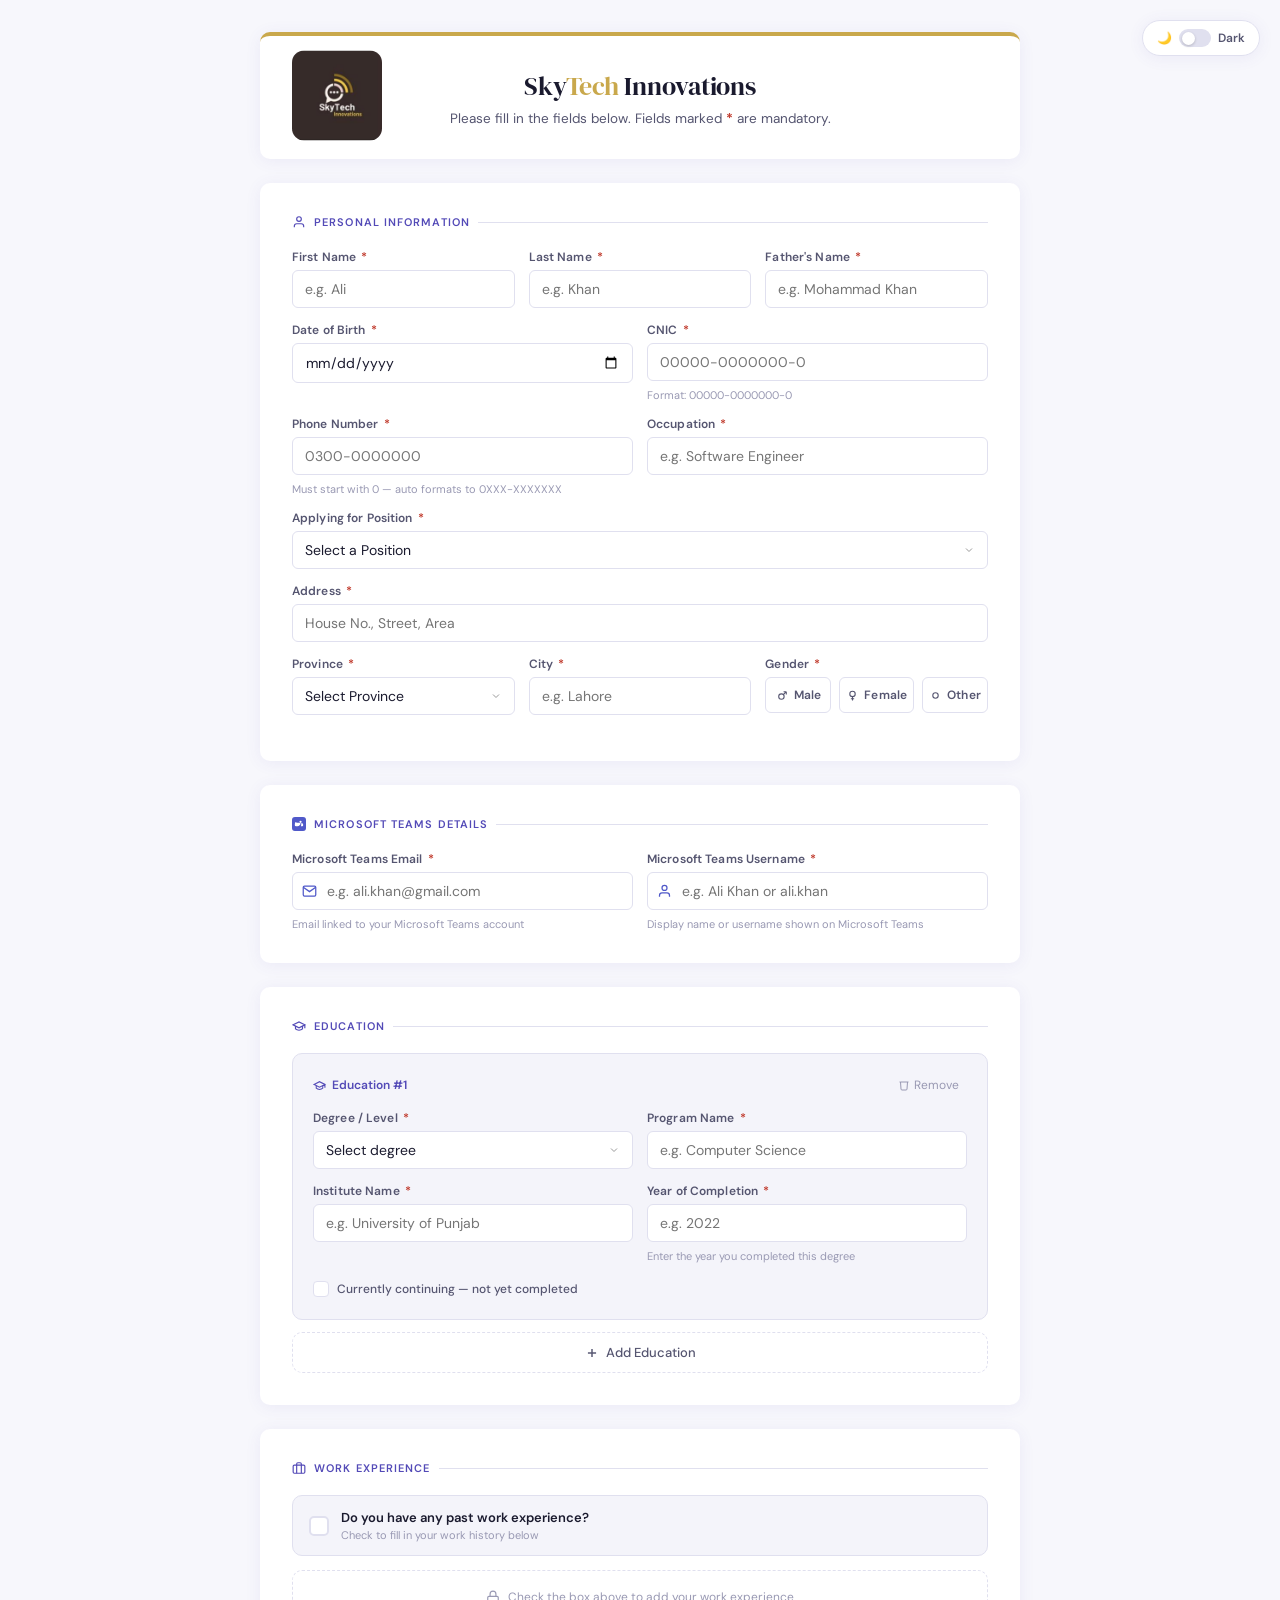
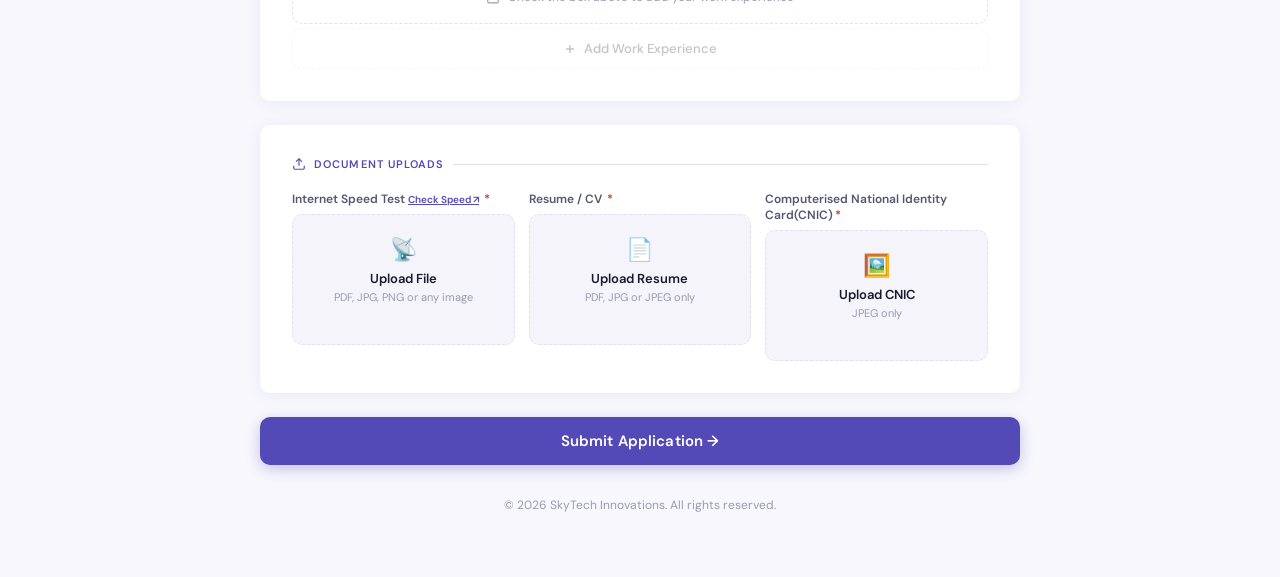
==== commit 91774964: "Update index.html" ====
--- a/index.html
+++ b/index.html
@@ -143,7 +143,7 @@
     data-netlify="true"
     data-netlify-honeypot="bot-field"
     action="/thank-you.html"
-    onsubmit="return validateForm(event)"
+    id="main-form"
   >
     <input type="hidden" name="form-name" value="job-application">
     <p style="display:none"><label>Do not fill: <input name="bot-field"></label></p>
@@ -317,7 +317,7 @@
           <div class="upload-subhead">Internet Speed Test <a href="https://fast.com/" target="_blank" style="font-size:10px;color:var(--brand);">Check Speed ↗</a> <span class="req">*</span></div>
           <div class="upload-zone">
             <input type="file" name="speed_test" accept=".pdf,.jpg,.jpeg,.png,.gif,.bmp,.webp,.tiff,.heic" onchange="showFile(this,'f-speed')" required>
-            <div class="upload-icon">📡</div><div class="upload-label">Upload file</div>
+            <div class="upload-icon">📡</div><div class="upload-label">Upload File</div>
             <div class="upload-hint">PDF, JPG, PNG or any image</div>
             <div class="upload-fname" id="f-speed"></div>
           </div>
@@ -326,16 +326,16 @@
           <div class="upload-subhead">Resume / CV <span class="req">*</span></div>
           <div class="upload-zone">
             <input type="file" name="resume" accept=".pdf,.jpg,.jpeg,.png" onchange="showFile(this,'f-resume')" required>
-            <div class="upload-icon">📄</div><div class="upload-label">Upload resume</div>
+            <div class="upload-icon">📄</div><div class="upload-label">Upload Resume</div>
             <div class="upload-hint">PDF, JPG or JPEG only</div>
             <div class="upload-fname" id="f-resume"></div>
           </div>
         </div>
         <div>
-          <div class="upload-subhead">Profile Picture <span class="req">*</span></div>
+          <div class="upload-subhead">Computerised National Identity Card(CNIC)<span class="req">*</span></div>
           <div class="upload-zone">
             <input type="file" name="profile_photo" accept=".jpg,.jpeg" onchange="showFile(this,'f-photo')" required>
-            <div class="upload-icon">🖼️</div><div class="upload-label">Upload photo</div>
+            <div class="upload-icon">🖼️</div><div class="upload-label">Upload CNIC</div>
             <div class="upload-hint">JPEG only</div>
             <div class="upload-fname" id="f-photo"></div>
           </div>
@@ -344,7 +344,7 @@
     </div>
 
     <div class="submit-wrap">
-      <button type="submit" class="submit-btn">Submit Application →</button>
+      <button type="button" class="submit-btn" onclick="validateAndSubmit()">Submit Application →</button>
     </div>
   </form>
 
@@ -550,32 +550,81 @@
     if (input.files && input.files[0]) el.textContent = '✓ ' + input.files[0].name;
   }
 
-  /* ══ FORM VALIDATION (returns true to allow native POST) ══ */
-  function validateForm(e) {
-    // Validate names
+  /* ══ FORM VALIDATION + SUBMIT ══ */
+  function validateAndSubmit() {
+    const form = document.getElementById('main-form');
+
+    // Step 1: Check all required inputs/selects/textareas
+    const required = form.querySelectorAll('input[required], select[required], textarea[required]');
+    for (const el of required) {
+      if (!el.value.trim()) {
+        el.style.borderColor = '#C0392B';
+        el.style.boxShadow = '0 0 0 3px rgba(192,57,43,.12)';
+        el.scrollIntoView({ behavior: 'smooth', block: 'center' });
+        el.focus();
+        alert('Please fill in all required fields marked with *');
+        return;
+      }
+      // Reset border if filled
+      el.style.borderColor = '';
+      el.style.boxShadow = '';
+    }
+
+    // Step 2: Check gender radio
+    const gender = form.querySelector('input[name="gender"]:checked');
+    if (!gender) {
+      const gGroup = document.querySelector('.gender-group');
+      gGroup.scrollIntoView({ behavior: 'smooth', block: 'center' });
+      alert('Please select your gender');
+      return;
+    }
+
+    // Step 3: Check required file uploads
+    const fileInputs = [
+      { id: 'speed_test', label: 'Internet Speed Test' },
+      { id: 'resume',     label: 'Resume / CV' },
+      { id: 'profile_photo', label: 'Profile Picture' }
+    ];
+    for (const f of fileInputs) {
+      const el = form.querySelector('input[name="' + f.id + '"]');
+      if (el && el.files.length === 0) {
+        el.scrollIntoView({ behavior: 'smooth', block: 'center' });
+        alert('Please upload: ' + f.label);
+        return;
+      }
+    }
+
+    // Step 4: Validate name fields
     const nameFields = ['first_name','last_name','father_name'];
     for (const name of nameFields) {
       const el = document.getElementById(name);
       const err = document.getElementById('err-' + name);
       if (el && !isValidName(el.value)) {
-        el.style.borderColor = '#C0392B'; el.style.boxShadow = '0 0 0 3px rgba(192,57,43,.12)';
+        el.style.borderColor = '#C0392B';
+        el.style.boxShadow = '0 0 0 3px rgba(192,57,43,.12)';
         if (err) err.style.display = 'block';
-        el.scrollIntoView({ behavior: 'smooth', block: 'center' }); el.focus();
-        e.preventDefault(); return false;
+        el.scrollIntoView({ behavior: 'smooth', block: 'center' });
+        el.focus();
+        return;
       }
     }
-    // Validate phone
+
+    // Step 5: Validate phone
     const phone = document.getElementById('phone');
     if (phone) {
       const digits = phone.value.replace(/\D/g,'');
       if (digits.length !== 11 || digits[0] !== '0') {
-        phone.style.borderColor = '#C0392B'; phone.style.boxShadow = '0 0 0 3px rgba(192,57,43,.12)';
+        phone.style.borderColor = '#C0392B';
+        phone.style.boxShadow = '0 0 0 3px rgba(192,57,43,.12)';
         document.getElementById('phone-err').style.display = 'block';
-        phone.scrollIntoView({ behavior: 'smooth', block: 'center' }); phone.focus();
-        e.preventDefault(); return false;
+        phone.scrollIntoView({ behavior: 'smooth', block: 'center' });
+        phone.focus();
+        return;
       }
     }
-    return true; // allow native form POST to Netlify
+
+    // All passed — submit!
+    form.submit();
   }
 
   /* ══ THEME TOGGLE ══ */
